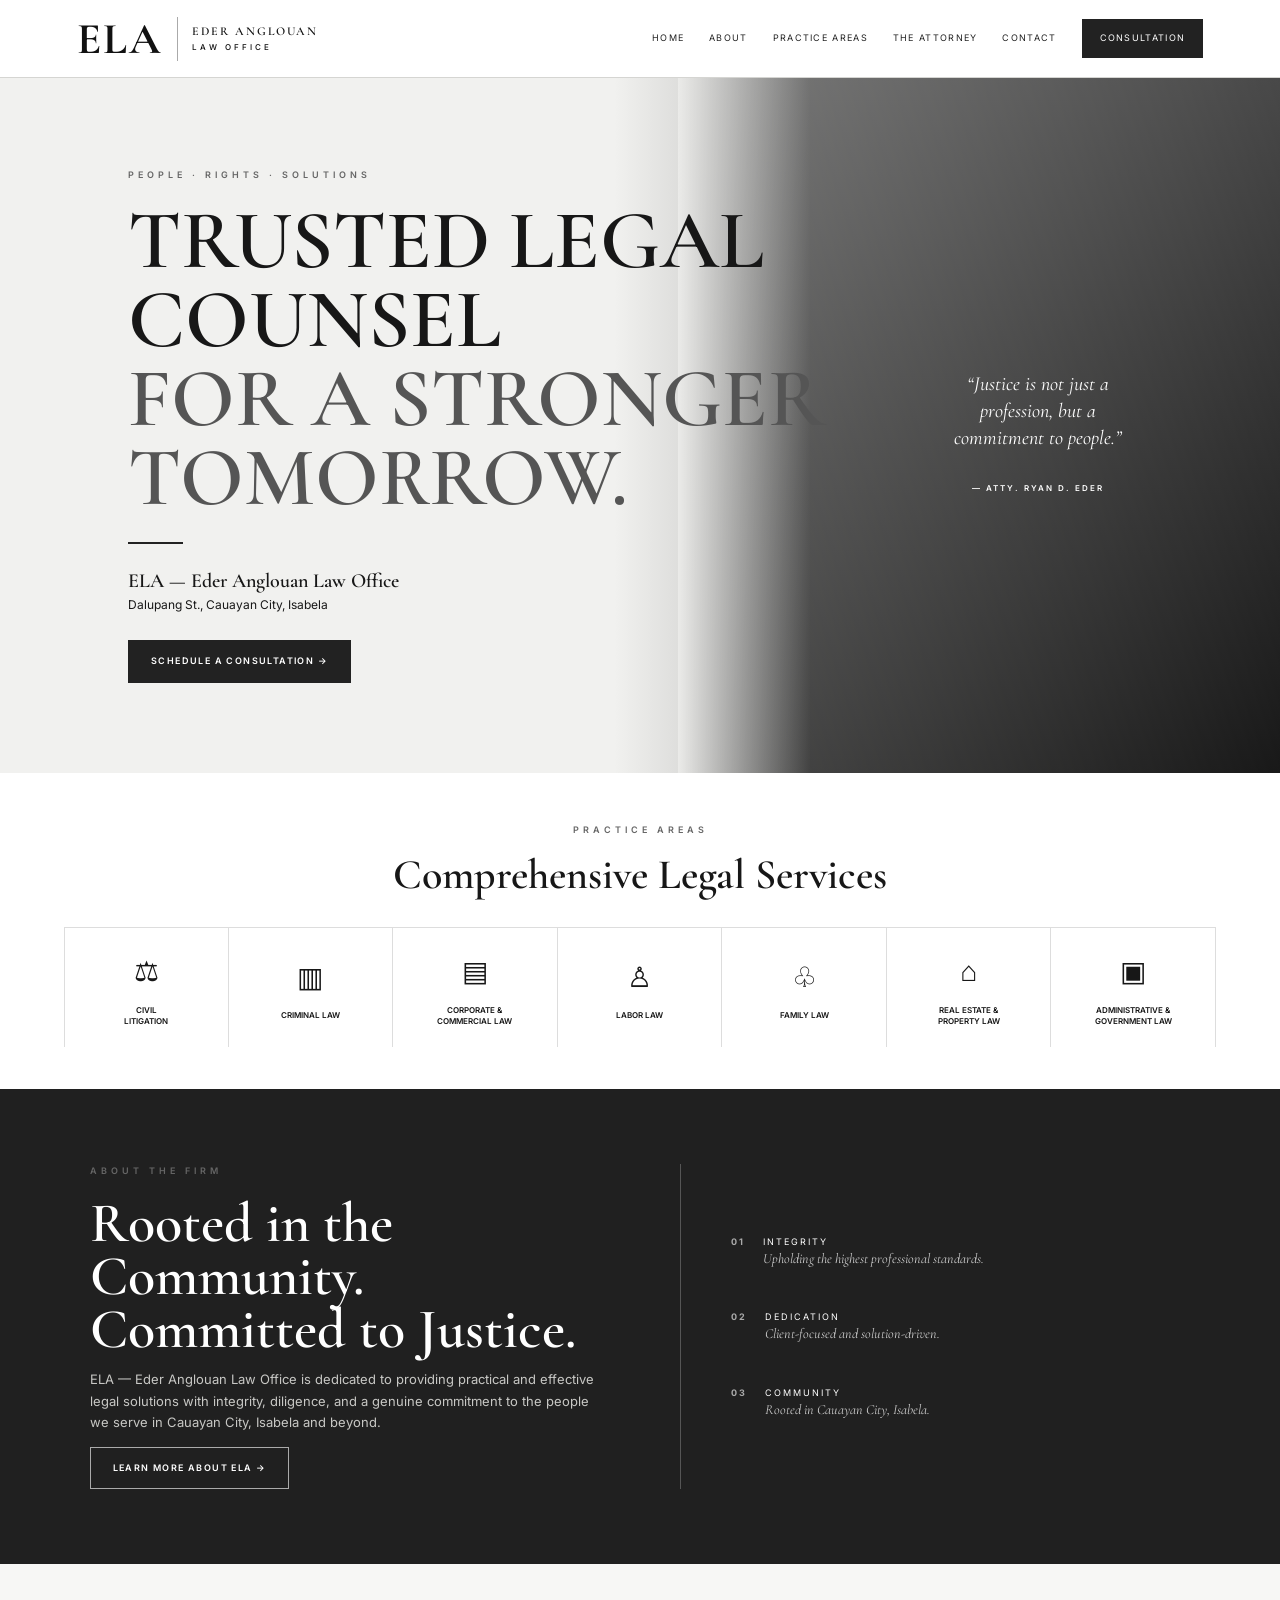
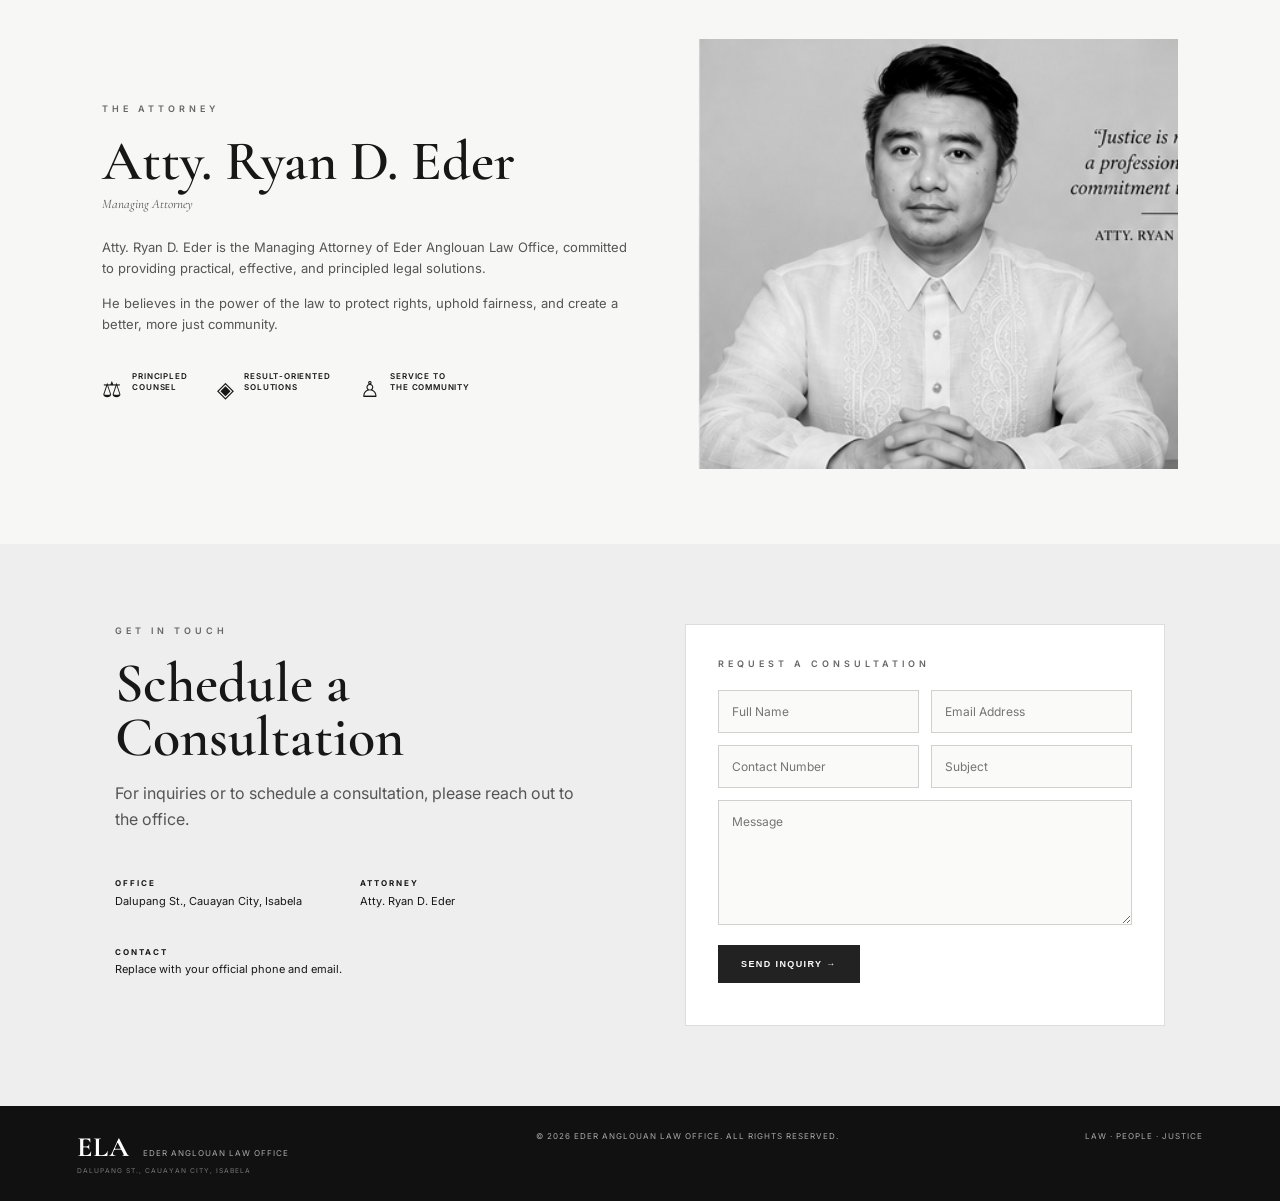
==== index.html @ 2b46b212 "Add files via upload" ====
<!DOCTYPE html>
<html lang="en">
<head>
<meta charset="UTF-8">
<meta name="viewport" content="width=device-width, initial-scale=1.0">
<meta name="description" content="ELA — Eder Anglouan Law Office | Atty. Ryan D. Eder | Dalupang St., Cauayan City, Isabela.">
<title>ELA | Eder Anglouan Law Office</title>
<link rel="preconnect" href="https://fonts.googleapis.com">
<link rel="preconnect" href="https://fonts.gstatic.com" crossorigin>
<link href="https://fonts.googleapis.com/css2?family=Cormorant+Garamond:wght@500;600;700&family=Inter:wght@400;500;600&display=swap" rel="stylesheet">
<link rel="stylesheet" href="style.css">
</head>
<body>
<header>
  <a class="brand" href="#home"><strong>ELA</strong><span>EDER ANGLOUAN<small>LAW OFFICE</small></span></a>
  <nav id="nav">
    <a href="#home">Home</a><a href="#about">About</a><a href="#practice">Practice Areas</a>
    <a href="#attorney">The Attorney</a><a href="#contact">Contact</a>
    <a class="cta" href="#contact">Consultation</a>
  </nav>
  <button class="menu" onclick="document.getElementById('nav').classList.toggle('open')">☰</button>
</header>

<section id="home" class="hero">
  <div class="hero-inner">
    <div>
      <p class="eyebrow">PEOPLE · RIGHTS · SOLUTIONS</p>
      <h1>Trusted Legal Counsel<br><em>for a Stronger Tomorrow.</em></h1>
      <div class="line"></div>
      <p class="firm">ELA — Eder Anglouan Law Office</p>
      <p class="location">Dalupang St., Cauayan City, Isabela</p>
      <a class="button dark" href="#contact">Schedule a Consultation →</a>
    </div>
    <div class="hero-note"><p>“Justice is not just a profession, but a commitment to people.”</p><small>— ATTY. RYAN D. EDER</small></div>
  </div>
</section>

<section id="practice" class="practice">
  <div class="center"><p class="eyebrow">PRACTICE AREAS</p><h2>Comprehensive Legal Services</h2></div>
  <div class="practice-grid">
    <div><b>⚖</b><span>Civil<br>Litigation</span></div><div><b>▥</b><span>Criminal Law</span></div>
    <div><b>▤</b><span>Corporate &<br>Commercial Law</span></div><div><b>♙</b><span>Labor Law</span></div>
    <div><b>♧</b><span>Family Law</span></div><div><b>⌂</b><span>Real Estate &<br>Property Law</span></div>
    <div><b>▣</b><span>Administrative &<br>Government Law</span></div>
  </div>
</section>

<section id="about" class="about">
  <div><p class="eyebrow">ABOUT THE FIRM</p><h2>Rooted in the Community.<br>Committed to Justice.</h2>
    <p>ELA — Eder Anglouan Law Office is dedicated to providing practical and effective legal solutions with integrity, diligence, and a genuine commitment to the people we serve in Cauayan City, Isabela and beyond.</p>
    <a class="button light" href="#contact">Learn More About ELA →</a>
  </div>
  <div class="values">
    <p><b>01</b><span>INTEGRITY<br><i>Upholding the highest professional standards.</i></span></p>
    <p><b>02</b><span>DEDICATION<br><i>Client-focused and solution-driven.</i></span></p>
    <p><b>03</b><span>COMMUNITY<br><i>Rooted in Cauayan City, Isabela.</i></span></p>
  </div>
</section>

<section id="attorney" class="attorney">
  <div class="attorney-copy"><p class="eyebrow">THE ATTORNEY</p><h2>Atty. Ryan D. Eder</h2><p class="role">Managing Attorney</p>
    <p>Atty. Ryan D. Eder is the Managing Attorney of Eder Anglouan Law Office, committed to providing practical, effective, and principled legal solutions.</p>
    <p>He believes in the power of the law to protect rights, uphold fairness, and create a better, more just community.</p>
    <div class="mini-values"><span>⚖<small>Principled<br>Counsel</small></span><span>◈<small>Result-Oriented<br>Solutions</small></span><span>♙<small>Service to<br>the Community</small></span></div>
  </div>
  <div class="attorney-photo"><img src="attorney-ryan-eder-barong.jpg" alt="Atty. Ryan D. Eder wearing a barong Tagalog"></div>
</section>

<section id="contact" class="contact">
  <div><p class="eyebrow">GET IN TOUCH</p><h2>Schedule a Consultation</h2><p>For inquiries or to schedule a consultation, please reach out to the office.</p>
    <div class="details"><p><b>OFFICE</b><br>Dalupang St., Cauayan City, Isabela</p><p><b>ATTORNEY</b><br>Atty. Ryan D. Eder</p><p><b>CONTACT</b><br>Replace with your official phone and email.</p></div>
  </div>
  <form onsubmit="submitForm(event)"><p class="eyebrow">REQUEST A CONSULTATION</p><div class="row"><input required placeholder="Full Name"><input type="email" required placeholder="Email Address"></div><div class="row"><input placeholder="Contact Number"><input placeholder="Subject"></div><textarea required placeholder="Message"></textarea><button class="button dark">Send Inquiry →</button><small id="msg"></small></form>
</section>

<footer><div><strong>ELA</strong> EDER ANGLOUAN LAW OFFICE<br><small>Dalupang St., Cauayan City, Isabela</small></div><div>© 2026 Eder Anglouan Law Office. All Rights Reserved.</div><div>LAW · PEOPLE · JUSTICE</div></footer>
<script>function submitForm(e){e.preventDefault();document.getElementById('msg').textContent='Thank you. Please contact the office directly to confirm your consultation.'}</script>
</body>
</html>
---- style.css ----
*{box-sizing:border-box}html{scroll-behavior:smooth}body{margin:0;background:#f5f5f3;color:#171717;font-family:Inter,Arial,sans-serif;line-height:1.65}header{height:78px;padding:0 6vw;display:flex;align-items:center;justify-content:space-between;background:#fff;border-bottom:1px solid #d5d5d2;position:sticky;top:0;z-index:10}.brand{display:flex;align-items:center;gap:14px;color:#111;text-decoration:none}.brand strong{font:700 44px/1 "Cormorant Garamond";letter-spacing:2px;border-right:1px solid #aaa;padding-right:14px}.brand span{font:600 12px/1.1 "Cormorant Garamond";letter-spacing:2px}.brand small{display:block;font:500 8px Inter;letter-spacing:3px;margin-top:4px}nav{display:flex;gap:25px;align-items:center}nav a{font-size:9px;text-transform:uppercase;letter-spacing:1.3px;color:#222;text-decoration:none}.cta{background:#222;color:#fff!important;padding:12px 18px}.menu{display:none;border:0;background:none;font-size:24px}.hero{min-height:575px;background:linear-gradient(90deg,#f1f1ef 0%,#f1f1ef 48%,#2c2c2c 100%);position:relative;overflow:hidden}.hero:after{content:"";position:absolute;right:0;top:0;width:47%;height:100%;background:linear-gradient(90deg,#f1f1ef 0%,transparent 22%),linear-gradient(180deg,#555,#111);opacity:.7}.hero-inner{position:relative;z-index:1;min-height:575px;padding:90px 10vw;display:flex;justify-content:space-between;align-items:center}.hero h1,h2{font-family:"Cormorant Garamond",Georgia,serif;font-weight:600;line-height:.95;margin:0}.hero h1{font-size:clamp(55px,6.5vw,88px);text-transform:uppercase}.hero h1 em{font-style:normal;color:#555}.eyebrow{font-size:9px;letter-spacing:4px;font-weight:600;color:#666;margin:0 0 18px}.line{width:55px;border-top:2px solid #222;margin:25px 0}.firm{font:600 20px "Cormorant Garamond";margin:0}.location{font-size:12px;margin:2px 0 25px}.button{display:inline-block;padding:13px 22px;border:1px solid #222;text-transform:uppercase;letter-spacing:1.4px;font-size:9px;font-weight:600;text-decoration:none;cursor:pointer}.dark{background:#222;color:#fff}.light{color:#fff;border-color:#aaa}.hero-note{width:260px;color:#fff;margin-right:2vw;font:italic 20px/1.35 "Cormorant Garamond";text-align:center}.hero-note small{font:600 8px Inter;letter-spacing:2px}.practice{background:#fff;padding:50px 5vw 42px}.center{text-align:center}.center h2{font-size:42px}.practice-grid{display:grid;grid-template-columns:repeat(7,1fr);margin-top:32px;border-top:1px solid #ddd}.practice-grid div{min-height:112px;padding:20px 8px;border-right:1px solid #ddd;text-align:center;display:flex;flex-direction:column;justify-content:center;align-items:center;gap:10px}.practice-grid div:first-child{border-left:1px solid #ddd}.practice-grid b{font-size:28px;font-weight:400}.practice-grid span{font-size:8px;font-weight:600;line-height:1.4;text-transform:uppercase}.about{display:grid;grid-template-columns:1fr 1fr;background:#202020;color:#fff;padding:75px 7vw;gap:80px}.about h2,.attorney h2,.contact h2{font-size:56px}.about>div:first-child>p:not(.eyebrow){color:#c8c8c5;max-width:570px;font-size:13px}.values{border-left:1px solid #555;padding-left:50px;display:flex;flex-direction:column;justify-content:center;gap:25px}.values p{display:flex;gap:18px;font-size:9px;letter-spacing:2px}.values b{color:#aaa}.values i{font:italic 14px "Cormorant Garamond";letter-spacing:0;color:#ccc}.attorney{display:grid;grid-template-columns:1fr 480px;gap:70px;align-items:center;padding:75px 8vw;background:#f7f7f5}.attorney-copy>p:not(.eyebrow){max-width:600px;color:#555;font-size:13px}.role{font:italic 18px "Cormorant Garamond";margin:8px 0 25px;color:#555!important}.attorney-photo{height:430px;overflow:hidden;background:#ddd}.attorney-photo img{width:100%;height:100%;object-fit:cover;object-position:center;display:block;filter:grayscale(1)}.mini-values{display:flex;gap:30px;margin-top:35px}.mini-values span{display:flex;gap:10px;font-size:22px}.mini-values small{font:600 8px/1.35 Inter;text-transform:uppercase;letter-spacing:.8px}.contact{display:grid;grid-template-columns:1fr 1fr;gap:90px;padding:80px 9vw;background:#eee}.contact>div>p:not(.eyebrow){max-width:500px;color:#555}.details{display:grid;grid-template-columns:1fr 1fr;gap:10px;margin-top:30px}.details p{font-size:11px}.details b{font-size:8px;letter-spacing:2px}form{background:#fff;padding:32px;border:1px solid #ddd}.row{display:grid;grid-template-columns:1fr 1fr;gap:12px}input,textarea{width:100%;padding:13px;border:1px solid #d0d0cc;background:#fafaf8;margin-bottom:12px;font:12px Inter}textarea{height:125px;resize:vertical}form small{display:block;color:#555;margin-top:10px}footer{padding:24px 6vw;background:#111;color:#aaa;display:flex;justify-content:space-between;gap:20px;font-size:8px;letter-spacing:1px;text-transform:uppercase}footer strong{font:700 28px "Cormorant Garamond";color:#fff;margin-right:10px}footer small{color:#777}@media(max-width:900px){nav{display:none;position:absolute;top:78px;left:0;right:0;background:#fff;padding:20px 7vw;flex-direction:column;align-items:flex-start}.open{display:flex}.menu{display:block}.hero:after{display:none}.hero{background:#eee}.hero-inner{padding:70px 8vw;display:block}.hero-note{color:#333;margin-top:50px}.practice-grid{grid-template-columns:repeat(2,1fr)}.about,.attorney,.contact{grid-template-columns:1fr;gap:40px}.about{padding:70px 8vw}.values{border-left:0;border-top:1px solid #555;padding:25px 0 0}.attorney{padding:70px 8vw}.attorney-photo{height:400px}.row{grid-template-columns:1fr}.details{grid-template-columns:1fr}footer{display:block;padding:25px 8vw}footer div{margin:8px 0}}
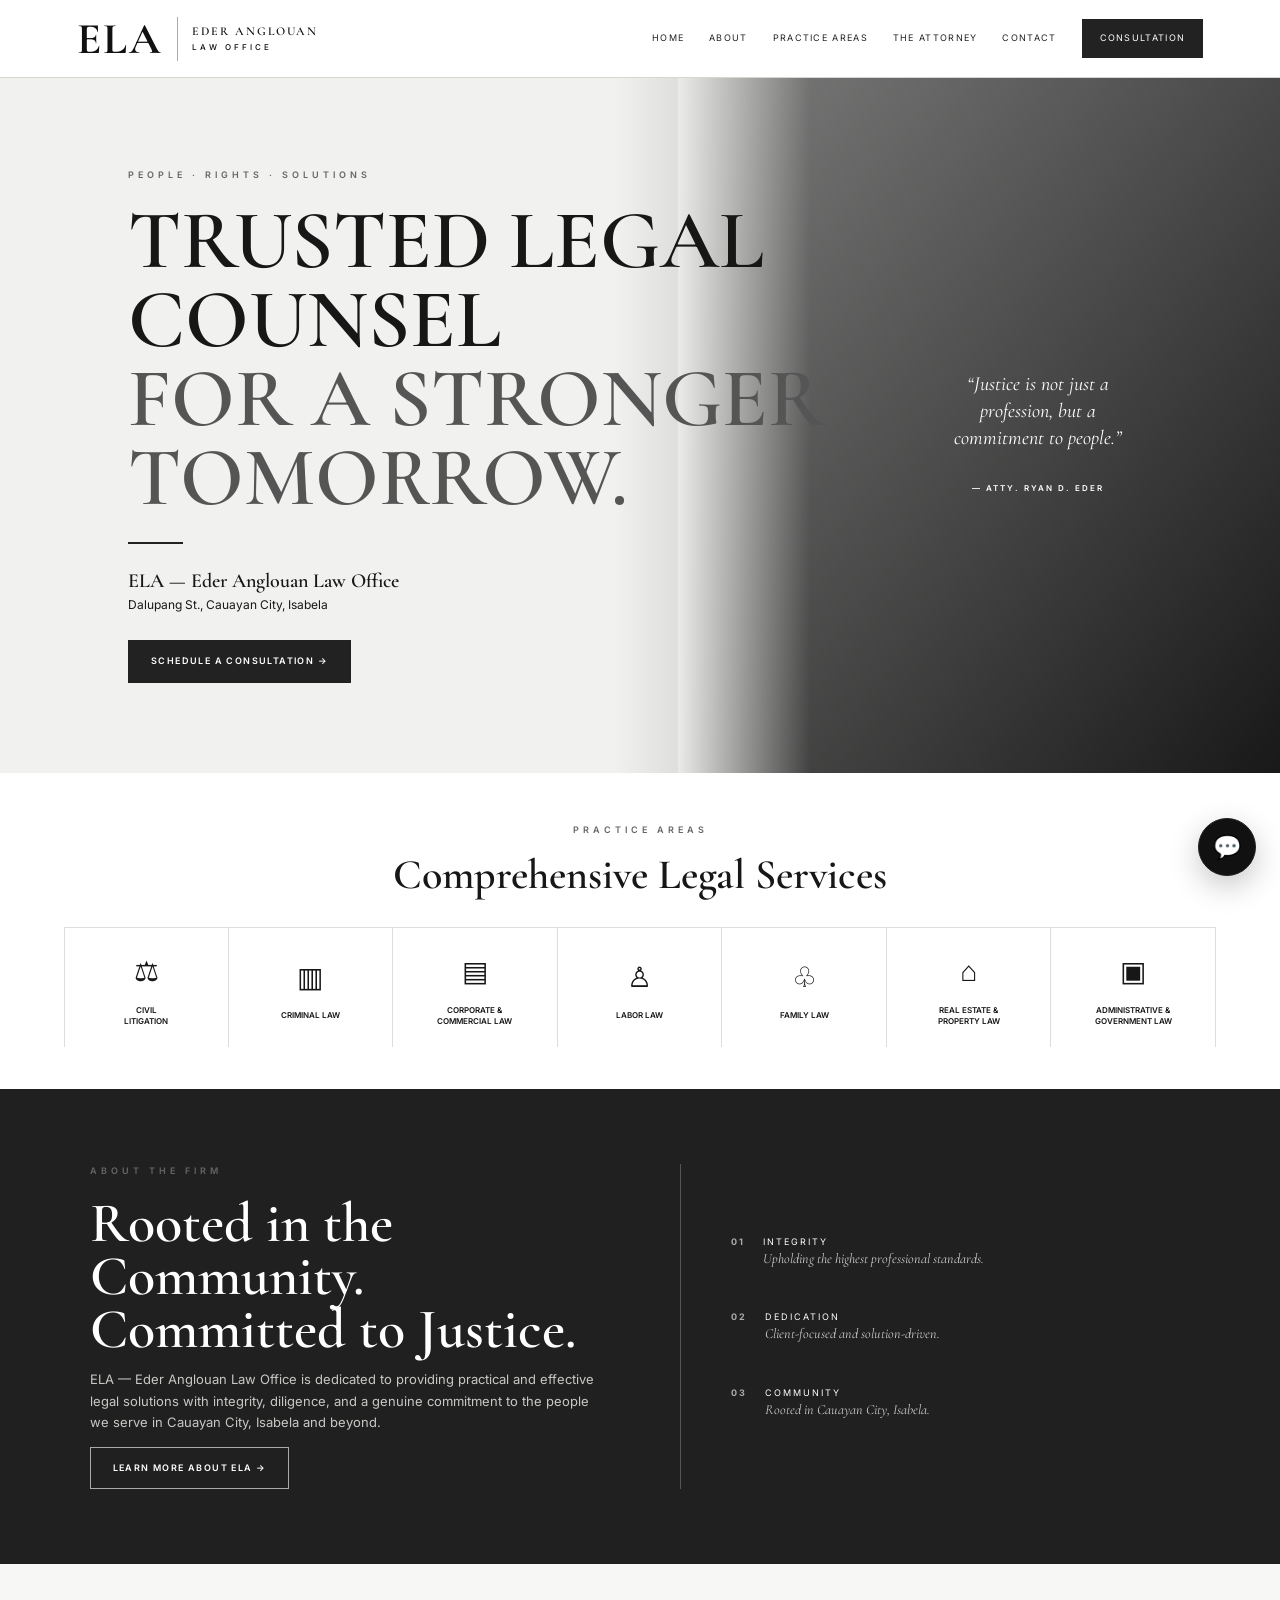
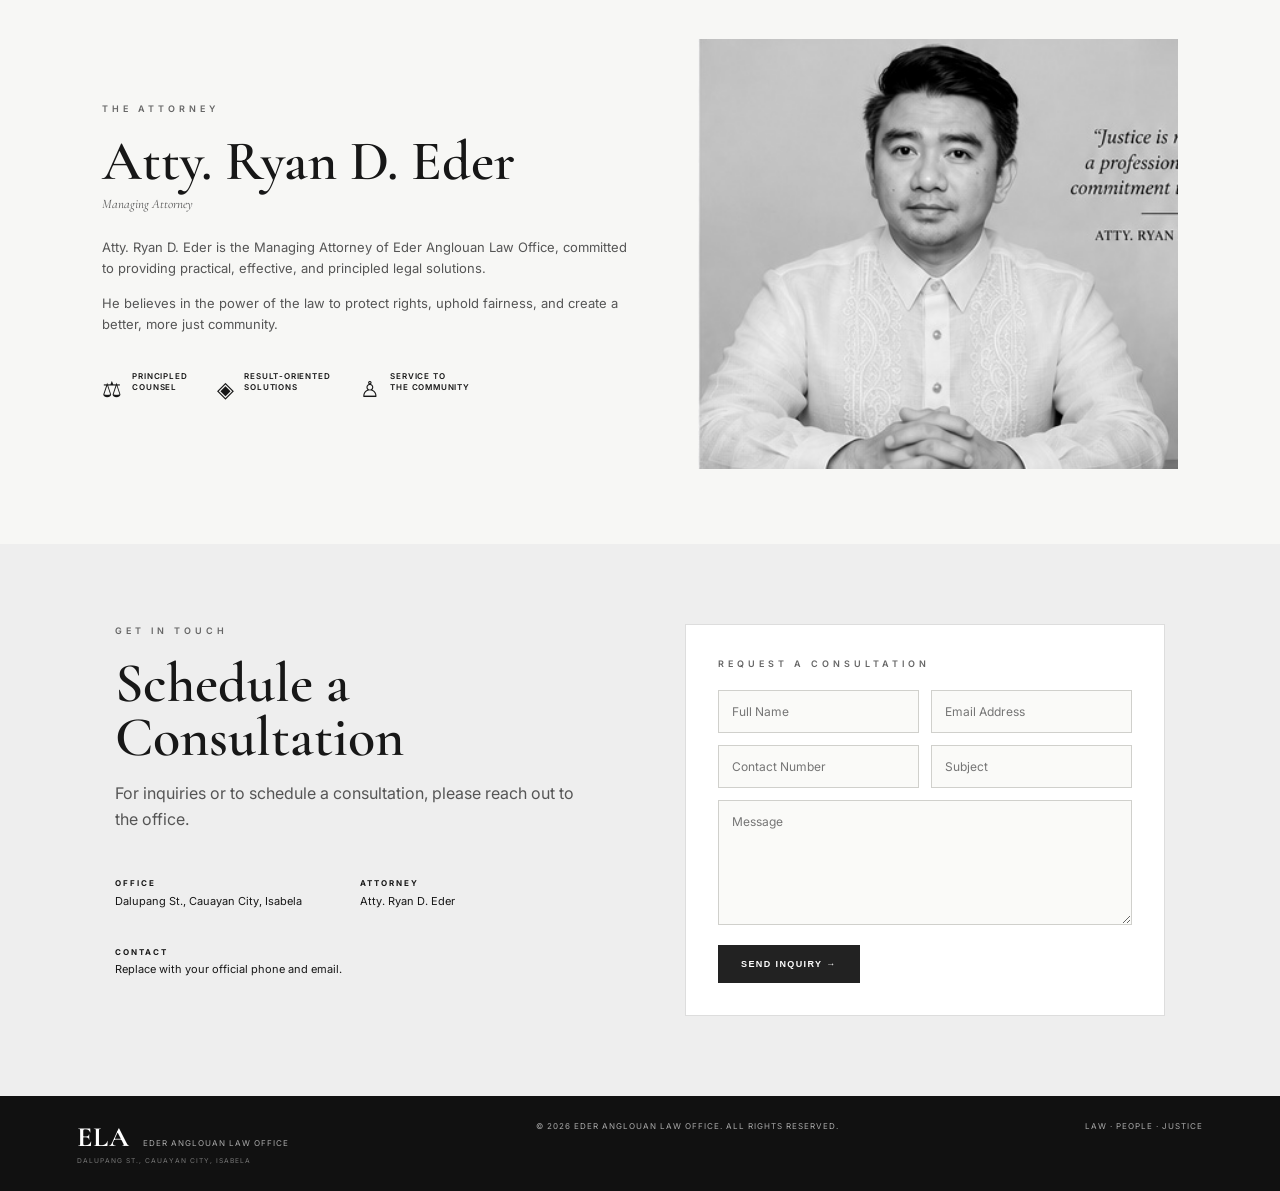
==== commit 4b8ac34a: "Update index.html" ====
--- a/index.html
+++ b/index.html
@@ -70,10 +70,149 @@
   <div><p class="eyebrow">GET IN TOUCH</p><h2>Schedule a Consultation</h2><p>For inquiries or to schedule a consultation, please reach out to the office.</p>
     <div class="details"><p><b>OFFICE</b><br>Dalupang St., Cauayan City, Isabela</p><p><b>ATTORNEY</b><br>Atty. Ryan D. Eder</p><p><b>CONTACT</b><br>Replace with your official phone and email.</p></div>
   </div>
-  <form onsubmit="submitForm(event)"><p class="eyebrow">REQUEST A CONSULTATION</p><div class="row"><input required placeholder="Full Name"><input type="email" required placeholder="Email Address"></div><div class="row"><input placeholder="Contact Number"><input placeholder="Subject"></div><textarea required placeholder="Message"></textarea><button class="button dark">Send Inquiry →</button><small id="msg"></small></form>
+  <form action="https://formsubmit.co/alexgaldonez@gmail.com" method="POST">
+      <input type="hidden" name="_subject" value="New Consultation Inquiry — Eder Anglouan Law Office">
+      <input type="hidden" name="_template" value="table">
+      <input type="hidden" name="_captcha" value="true">
+      <input type="hidden" name="_next" value="https://alexgaldonez-lang.github.io/Eder-Law-Office/">
+      <input type="hidden" name="_autoresponse" value="Thank you for contacting Eder Anglouan Law Office. Your inquiry has been received. The office will contact you regarding your consultation request.">
+<p class="eyebrow">REQUEST A CONSULTATION</p><div class="row"><input name="Full Name" required placeholder="Full Name"><input name="Email Address" type="email" required placeholder="Email Address"></div><div class="row"><input name="Contact Number" placeholder="Contact Number"><input name="Subject" placeholder="Subject"></div><textarea name="Message" required placeholder="Message"></textarea><button type="submit" class="button dark">Send Inquiry →</button></form>
 </section>
 
 <footer><div><strong>ELA</strong> EDER ANGLOUAN LAW OFFICE<br><small>Dalupang St., Cauayan City, Isabela</small></div><div>© 2026 Eder Anglouan Law Office. All Rights Reserved.</div><div>LAW · PEOPLE · JUSTICE</div></footer>
-<script>function submitForm(e){e.preventDefault();document.getElementById('msg').textContent='Thank you. Please contact the office directly to confirm your consultation.'}</script>
+
+
+<style>
+  /* Consultation chatbot */
+  .chatbot-toggle{
+    position:fixed;right:24px;bottom:24px;z-index:1000;
+    width:58px;height:58px;border:1px solid #222;border-radius:50%;
+    background:#111;color:#fff;font-size:23px;cursor:pointer;
+    box-shadow:0 10px 30px rgba(0,0,0,.22);
+  }
+  .chatbot{
+    position:fixed;right:24px;bottom:94px;z-index:1000;
+    width:min(370px,calc(100vw - 32px));height:500px;
+    background:#fff;color:#111;border:1px solid #d8d8d8;
+    box-shadow:0 20px 60px rgba(0,0,0,.22);
+    display:none;flex-direction:column;
+  }
+  .chatbot.open{display:flex}
+  .chatbot-head{
+    background:#111;color:#fff;padding:18px 20px;
+    display:flex;align-items:center;justify-content:space-between;
+  }
+  .chatbot-head strong{font-family:"Cormorant Garamond",serif;font-size:23px}
+  .chatbot-head small{display:block;font-family:Inter,sans-serif;font-size:10px;letter-spacing:1.4px;margin-top:2px;opacity:.75}
+  .chatbot-close{border:0;background:transparent;color:#fff;font-size:22px;cursor:pointer}
+  .chatbot-messages{
+    flex:1;overflow:auto;padding:18px;background:#f7f7f7;
+    font-family:Inter,sans-serif;font-size:13px;line-height:1.5;
+  }
+  .chat-msg{max-width:85%;padding:11px 13px;margin:0 0 10px;border-radius:2px}
+  .chat-msg.bot{background:#fff;border:1px solid #e2e2e2;margin-right:auto}
+  .chat-msg.user{background:#111;color:#fff;margin-left:auto}
+  .chat-options{display:flex;flex-wrap:wrap;gap:7px;padding:10px 12px;border-top:1px solid #ddd;background:#fff}
+  .chat-option{
+    border:1px solid #bbb;background:#fff;padding:8px 10px;
+    font:500 11px Inter,sans-serif;cursor:pointer
+  }
+  .chat-option:hover{background:#111;color:#fff;border-color:#111}
+  .chat-input{display:flex;border-top:1px solid #ddd;background:#fff}
+  .chat-input input{
+    flex:1;border:0;padding:13px;font:13px Inter,sans-serif;outline:0
+  }
+  .chat-input button{
+    border:0;background:#111;color:#fff;padding:0 16px;cursor:pointer
+  }
+  @media(max-width:600px){
+    .chatbot{right:16px;bottom:86px;height:470px}
+    .chatbot-toggle{right:16px;bottom:16px}
+  }
+</style>
+
+<button class="chatbot-toggle" id="chatbotToggle" aria-label="Open legal office assistant">💬</button>
+
+<div class="chatbot" id="chatbot" aria-label="Eder Anglouan Law Office assistant">
+  <div class="chatbot-head">
+    <div><strong>ELA Assistant</strong><small>EDER ANGLOUAN LAW OFFICE</small></div>
+    <button class="chatbot-close" id="chatbotClose" aria-label="Close chatbot">×</button>
+  </div>
+  <div class="chatbot-messages" id="chatMessages">
+    <div class="chat-msg bot">Welcome to Eder Anglouan Law Office. How may I help you?</div>
+  </div>
+  <div class="chat-options">
+    <button class="chat-option" data-q="practice">Practice areas</button>
+    <button class="chat-option" data-q="consultation">Schedule consultation</button>
+    <button class="chat-option" data-q="location">Office location</button>
+    <button class="chat-option" data-q="hours">Office hours</button>
+  </div>
+  <form class="chat-input" id="chatForm">
+    <input id="chatInput" autocomplete="off" placeholder="Ask a question...">
+    <button type="submit">Send</button>
+  </form>
+</div>
+
+<script>
+(function(){
+  const toggle = document.getElementById('chatbotToggle');
+  const box = document.getElementById('chatbot');
+  const close = document.getElementById('chatbotClose');
+  const messages = document.getElementById('chatMessages');
+  const input = document.getElementById('chatInput');
+  const form = document.getElementById('chatForm');
+
+  const answers = {
+    practice: "The website lists Civil Litigation, Criminal Law, Corporate & Commercial Law, Labor Law, Family Law, Real Estate & Property Law, and Administrative & Government Law.",
+    consultation: "You can request a consultation using the form on this page. Please provide your name, email, contact number, subject, and message. The inquiry will be sent to the law office.",
+    location: "The office is listed at Dalupang St., Cauayan City, Isabela.",
+    hours: "The current website does not specify office hours. Please contact the office directly to confirm availability."
+  };
+
+  function addMessage(text, who){
+    const div = document.createElement('div');
+    div.className = 'chat-msg ' + who;
+    div.textContent = text;
+    messages.appendChild(div);
+    messages.scrollTop = messages.scrollHeight;
+  }
+
+  function respond(key){
+    const labels = {
+      practice:"Practice areas",
+      consultation:"Schedule consultation",
+      location:"Office location",
+      hours:"Office hours"
+    };
+    addMessage(labels[key], 'user');
+    setTimeout(() => addMessage(answers[key], 'bot'), 180);
+  }
+
+  toggle.addEventListener('click', () => box.classList.toggle('open'));
+  close.addEventListener('click', () => box.classList.remove('open'));
+
+  document.querySelectorAll('.chat-option').forEach(btn => {
+    btn.addEventListener('click', () => respond(btn.dataset.q));
+  });
+
+  form.addEventListener('submit', function(e){
+    e.preventDefault();
+    const text = input.value.trim();
+    if(!text) return;
+    addMessage(text, 'user');
+    input.value = '';
+
+    const t = text.toLowerCase();
+    let reply = "I can help with basic information from this website. For legal advice or a matter-specific question, please submit a consultation request so the office can respond directly.";
+    if(t.includes('practice') || t.includes('service')) reply = answers.practice;
+    else if(t.includes('consult') || t.includes('appointment')) reply = answers.consultation;
+    else if(t.includes('where') || t.includes('address') || t.includes('location')) reply = answers.location;
+    else if(t.includes('hour') || t.includes('open')) reply = answers.hours;
+
+    setTimeout(() => addMessage(reply, 'bot'), 220);
+  });
+})();
+</script>
+
 </body>
-</html>+</html>
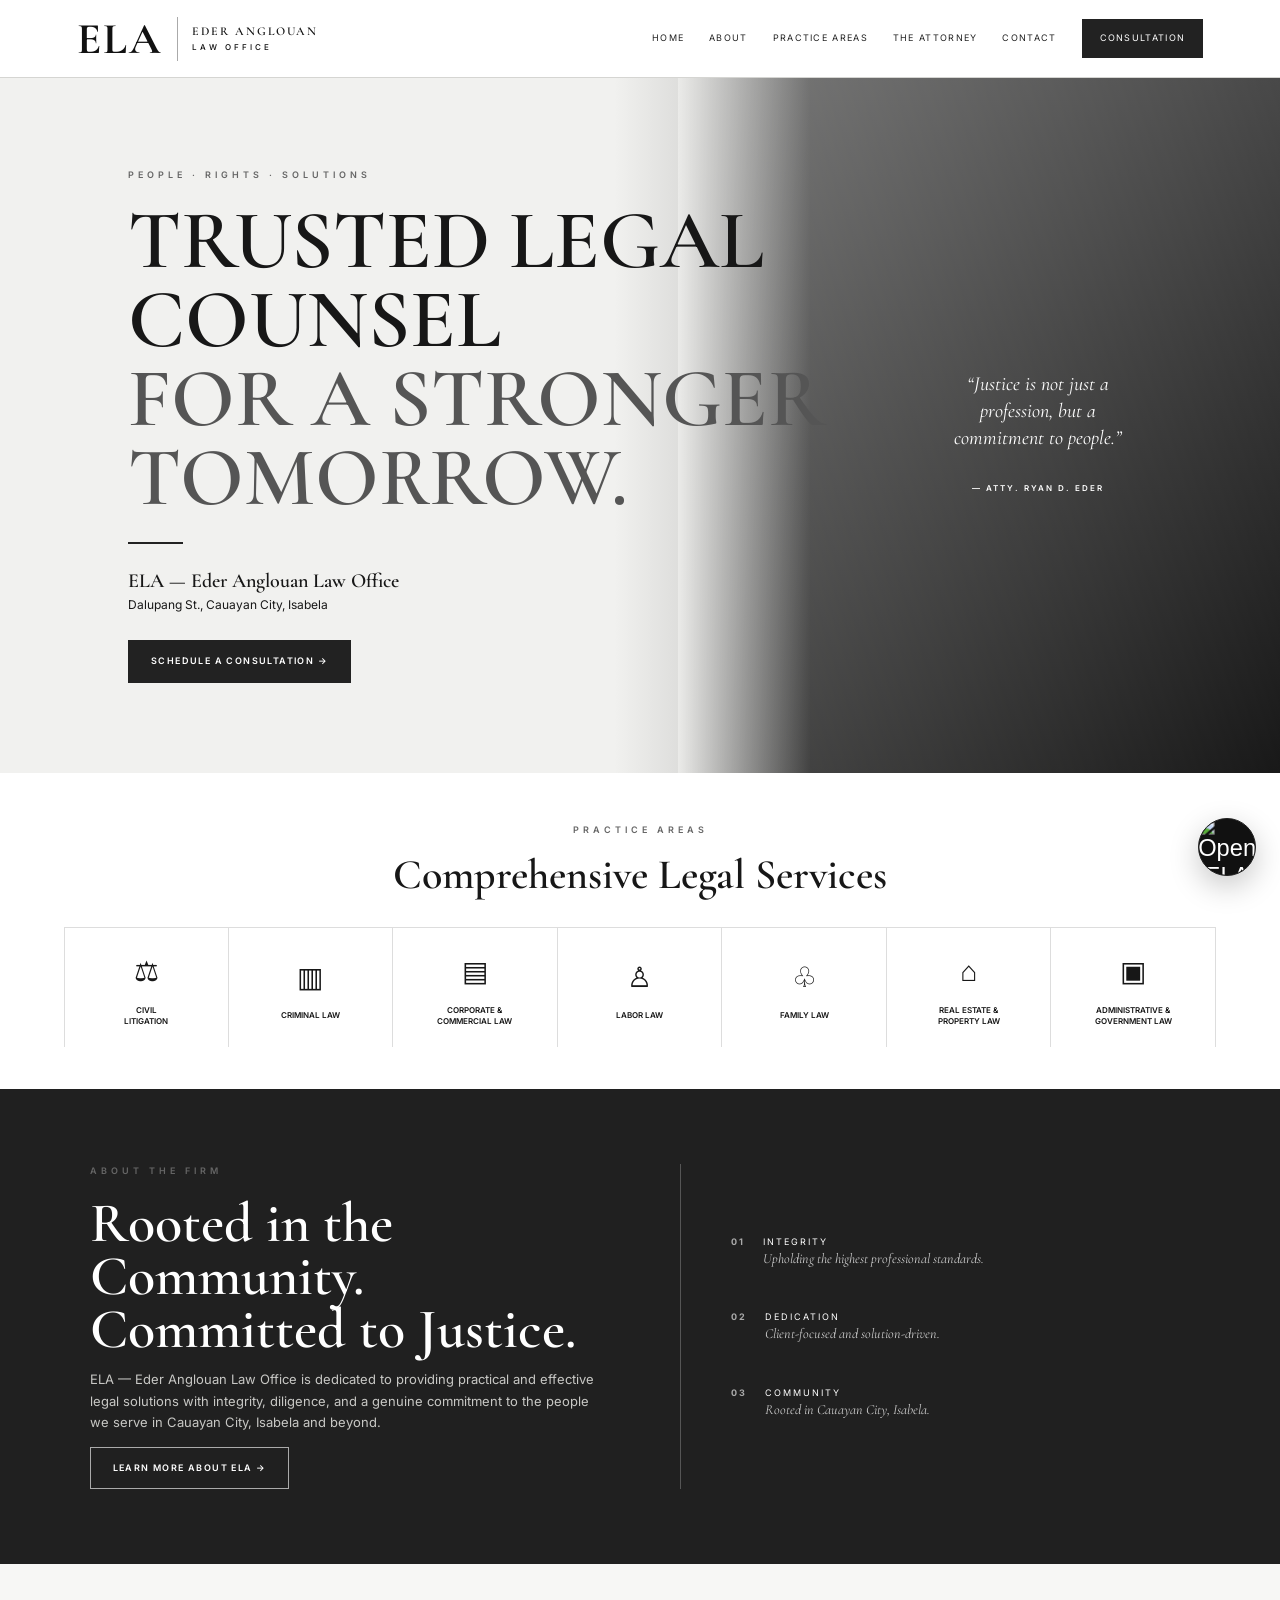
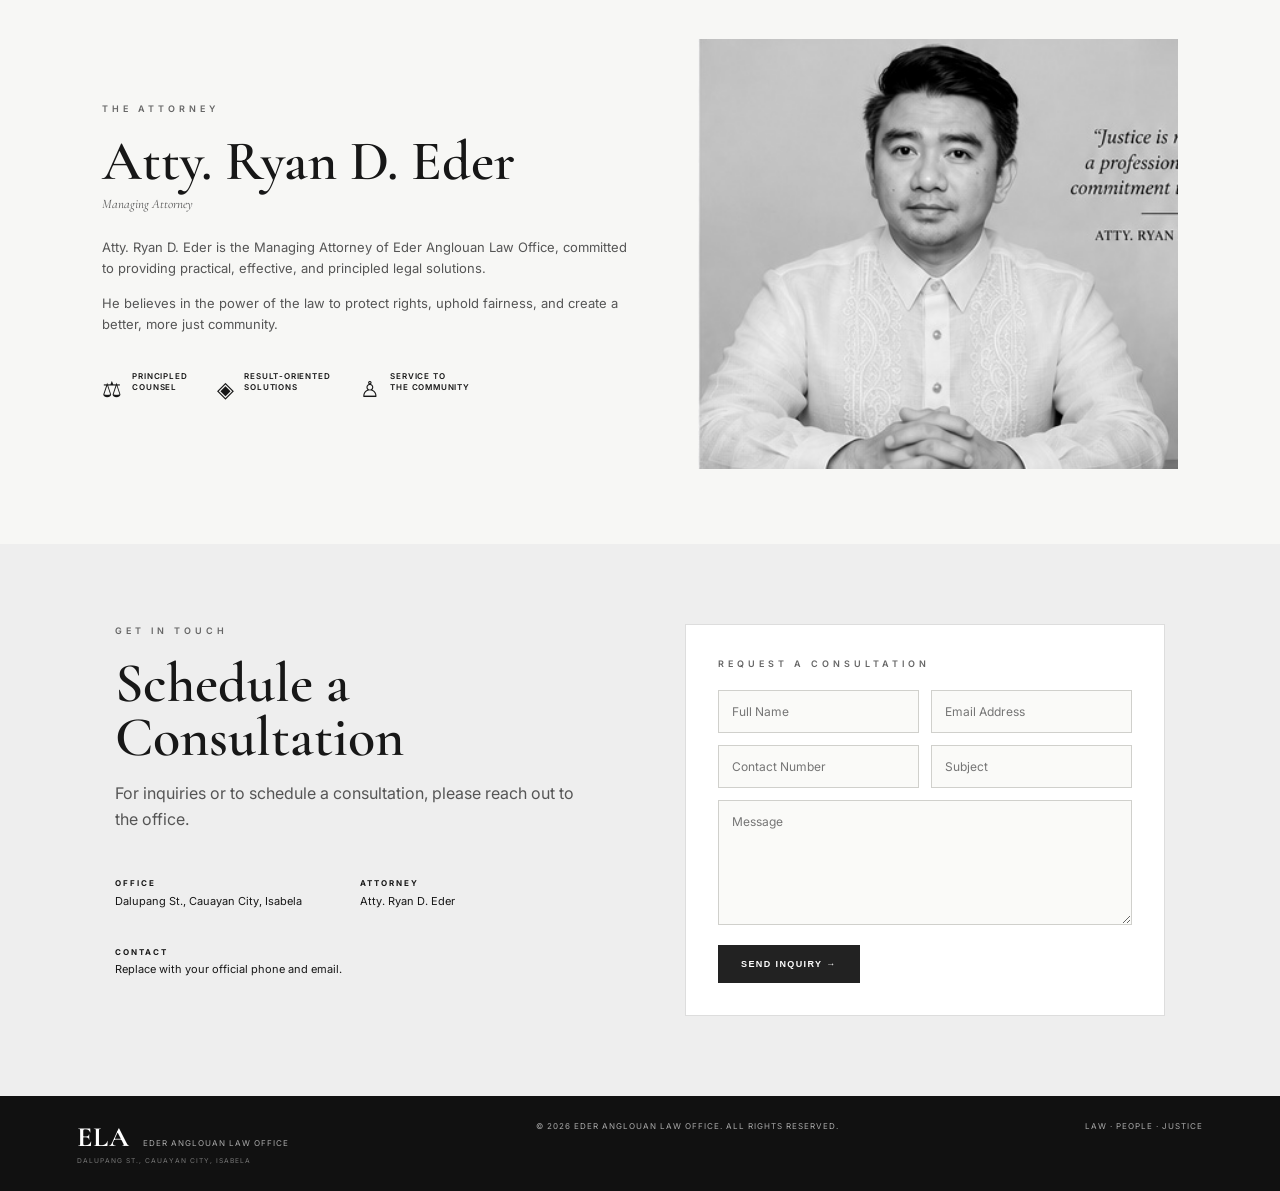
==== commit 20fc7f24: "Update index.html" ====
--- a/index.html
+++ b/index.html
@@ -70,11 +70,16 @@
   <div><p class="eyebrow">GET IN TOUCH</p><h2>Schedule a Consultation</h2><p>For inquiries or to schedule a consultation, please reach out to the office.</p>
     <div class="details"><p><b>OFFICE</b><br>Dalupang St., Cauayan City, Isabela</p><p><b>ATTORNEY</b><br>Atty. Ryan D. Eder</p><p><b>CONTACT</b><br>Replace with your official phone and email.</p></div>
   </div>
-  <form action="https://formsubmit.co/alexgaldonez@gmail.com" method="POST">
+  
+      <div id="consultationSuccess" class="consultation-success" role="status" aria-live="polite">
+        <strong>Thank you for your inquiry.</strong>
+        <span>Your consultation request has been sent to the office. We appreciate you reaching out to Eder Anglouan Law Office. Please keep your email and phone available in case the office needs to contact you.</span>
+      </div>
+<form action="https://formsubmit.co/alexgaldonez@gmail.com" method="POST">
       <input type="hidden" name="_subject" value="New Consultation Inquiry — Eder Anglouan Law Office">
       <input type="hidden" name="_template" value="table">
       <input type="hidden" name="_captcha" value="true">
-      <input type="hidden" name="_next" value="https://alexgaldonez-lang.github.io/Eder-Law-Office/">
+      <input type="hidden" name="_next" value="https://alexgaldonez-lang.github.io/Eder-Law-Office/?submitted=1">
       <input type="hidden" name="_autoresponse" value="Thank you for contacting Eder Anglouan Law Office. Your inquiry has been received. The office will contact you regarding your consultation request.">
 <p class="eyebrow">REQUEST A CONSULTATION</p><div class="row"><input name="Full Name" required placeholder="Full Name"><input name="Email Address" type="email" required placeholder="Email Address"></div><div class="row"><input name="Contact Number" placeholder="Contact Number"><input name="Subject" placeholder="Subject"></div><textarea name="Message" required placeholder="Message"></textarea><button type="submit" class="button dark">Send Inquiry →</button></form>
 </section>
@@ -103,6 +108,13 @@
     display:flex;align-items:center;justify-content:space-between;
   }
   .chatbot-head strong{font-family:"Cormorant Garamond",serif;font-size:23px}
+  .chatbot-brand{display:flex;align-items:center;gap:10px}
+  .secretary-avatar{
+    width:38px;height:38px;border-radius:50%;background:#fff;color:#111;
+    display:flex;align-items:center;justify-content:center;font-size:22px;
+    flex:0 0 38px;
+  }
+
   .chatbot-head small{display:block;font-family:Inter,sans-serif;font-size:10px;letter-spacing:1.4px;margin-top:2px;opacity:.75}
   .chatbot-close{border:0;background:transparent;color:#fff;font-size:22px;cursor:pointer}
   .chatbot-messages{
@@ -129,23 +141,181 @@
     .chatbot{right:16px;bottom:86px;height:470px}
     .chatbot-toggle{right:16px;bottom:16px}
   }
+
+  .consultation-success{
+    display:none;margin:18px 0;padding:16px 18px;border-left:3px solid #111;
+    background:#f5f5f5;font-family:Inter,sans-serif;font-size:13px;line-height:1.6;
+  }
+  .consultation-success strong{display:block;margin-bottom:5px;font-family:"Cormorant Garamond",serif;font-size:21px}
+  .consultation-success span{display:block}
+
+
+  /* Animated assistant */
+  @keyframes chatPulse {
+    0%,100% { transform:scale(1); box-shadow:0 10px 30px rgba(0,0,0,.22); }
+    50% { transform:scale(1.06); box-shadow:0 14px 38px rgba(0,0,0,.28); }
+  }
+  @keyframes avatarFloat {
+    0%,100% { transform:translateY(0); }
+    50% { transform:translateY(-2px); }
+  }
+  @keyframes botIn {
+    from { opacity:0; transform:translateY(10px) scale(.98); }
+    to { opacity:1; transform:translateY(0) scale(1); }
+  }
+  @keyframes typingDot {
+    0%,60%,100% { transform:translateY(0); opacity:.35; }
+    30% { transform:translateY(-4px); opacity:1; }
+  }
+  .chatbot-toggle{animation:chatPulse 3s ease-in-out infinite}
+  .secretary-avatar{animation:avatarFloat 2.4s ease-in-out infinite}
+  .chat-msg{animation:botIn .28s ease-out both}
+  .chat-typing{
+    display:inline-flex;gap:4px;align-items:center;padding:11px 13px;
+    background:#fff;border:1px solid #e2e2e2;margin:0 0 10px;border-radius:2px;
+  }
+  .chat-typing i{
+    width:5px;height:5px;border-radius:50%;background:#111;display:block;
+    animation:typingDot 1.1s infinite;
+  }
+  .chat-typing i:nth-child(2){animation-delay:.15s}
+  .chat-typing i:nth-child(3){animation-delay:.30s}
+
+  .chat-intro{
+    font-family:Inter,sans-serif;font-size:11px;line-height:1.5;
+    color:#666;margin:0 0 12px;
+  }
+  .chat-option{
+    transition:transform .15s ease, background .15s ease, color .15s ease;
+  }
+  .chat-option:hover{transform:translateY(-1px)}
+  .chat-quick-title{
+    width:100%;font:600 9px Inter,sans-serif;letter-spacing:1.2px;color:#777;
+    margin:0 0 2px;
+  }
+
+
+  .chatbot-toggle{
+    overflow:hidden;padding:0;border-radius:50%;
+    display:flex;align-items:center;justify-content:center;
+  }
+  .chatbot-toggle img{
+    width:100%;height:100%;object-fit:cover;display:block;
+    transform:scale(1.03);
+  }
+  .chatbot-secretary{
+    display:flex;justify-content:center;align-items:flex-end;
+    height:155px;overflow:hidden;background:#111;
+    border-bottom:1px solid #ddd;
+  }
+  .chatbot-secretary img{
+    width:235px;height:auto;max-height:185px;object-fit:cover;
+    object-position:center top;
+    display:block;
+    filter:saturate(.92);
+    animation:assistantFloat 3.2s ease-in-out infinite;
+  }
+  @keyframes assistantFloat{
+    0%,100%{transform:translateY(2px)}
+    50%{transform:translateY(-4px)}
+  }
+
+
+  .secretary-avatar{overflow:hidden}
+  .secretary-avatar img{width:100%;height:100%;object-fit:cover;display:block}
+
+
+  /* Smooth transitions for all pop-up elements */
+  @keyframes chatbotPopIn{
+    0%{opacity:0;transform:translateY(20px) scale(.94);filter:blur(2px)}
+    70%{opacity:1;transform:translateY(-2px) scale(1.01);filter:blur(0)}
+    100%{opacity:1;transform:translateY(0) scale(1);filter:blur(0)}
+  }
+  @keyframes optionPopIn{
+    0%{opacity:0;transform:translateY(8px)}
+    100%{opacity:1;transform:translateY(0)}
+  }
+  @keyframes successPopIn{
+    0%{opacity:0;transform:translateY(12px) scale(.97)}
+    100%{opacity:1;transform:translateY(0) scale(1)}
+  }
+  @keyframes messagePopIn{
+    0%{opacity:0;transform:translateY(7px) scale(.98)}
+    100%{opacity:1;transform:translateY(0) scale(1)}
+  }
+
+  .chatbot{
+    transform-origin:bottom right;
+  }
+  .chatbot.open{
+    animation:chatbotPopIn .4s cubic-bezier(.2,.8,.2,1) both;
+  }
+  .chatbot.open .chat-option{
+    animation:optionPopIn .28s ease-out both;
+  }
+  .chatbot.open .chat-option:nth-child(2){animation-delay:.03s}
+  .chatbot.open .chat-option:nth-child(3){animation-delay:.06s}
+  .chatbot.open .chat-option:nth-child(4){animation-delay:.09s}
+  .chatbot.open .chat-option:nth-child(5){animation-delay:.12s}
+  .chatbot.open .chat-option:nth-child(6){animation-delay:.15s}
+  .chatbot.open .chat-option:nth-child(7){animation-delay:.18s}
+  .chatbot.open .chat-option:nth-child(8){animation-delay:.21s}
+
+  .chat-msg{animation:messagePopIn .25s ease-out both}
+
+  .chat-typing{
+    animation:messagePopIn .2s ease-out both;
+  }
+
+  .consultation-success.show{
+    display:block;
+    animation:successPopIn .42s cubic-bezier(.2,.8,.2,1) both;
+  }
+
+  .chat-option,
+  .chatbot-close,
+  .chatbot-toggle,
+  .button{
+    transition:transform .2s ease, opacity .2s ease, box-shadow .2s ease, background .2s ease;
+  }
+
+  .chat-option:hover{transform:translateY(-2px)}
+  .chatbot-close:hover{transform:rotate(90deg)}
+  .chatbot-toggle:hover{transform:scale(1.05)}
+  .button:hover{transform:translateY(-2px)}
+
+  @media (prefers-reduced-motion: reduce){
+    .chatbot,.chat-msg,.chat-typing,.chat-option,.consultation-success,
+    .chatbot-toggle,.secretary-avatar,.chatbot-secretary img{
+      animation:none !important;
+      transition:none !important;
+    }
+  }
+
 </style>
 
-<button class="chatbot-toggle" id="chatbotToggle" aria-label="Open legal office assistant">💬</button>
+<button class="chatbot-toggle" id="chatbotToggle" aria-label="Open legal office assistant"><img src="secretary-avatar.png" alt="Open ELA Assistant"></button>
 
 <div class="chatbot" id="chatbot" aria-label="Eder Anglouan Law Office assistant">
   <div class="chatbot-head">
-    <div><strong>ELA Assistant</strong><small>EDER ANGLOUAN LAW OFFICE</small></div>
+    <div class="chatbot-brand"><div class="secretary-avatar" aria-hidden="true"><img src="secretary-avatar.png" alt=""></div><div><strong>ELA Assistant</strong><small>EDER ANGLOUAN LAW OFFICE</small></div></div>
     <button class="chatbot-close" id="chatbotClose" aria-label="Close chatbot">×</button>
   </div>
+  <div class="chatbot-secretary"><img src="secretary-main.png" alt="Eder Anglouan Law Office virtual assistant"></div>
   <div class="chatbot-messages" id="chatMessages">
-    <div class="chat-msg bot">Welcome to Eder Anglouan Law Office. How may I help you?</div>
+    <p class="chat-intro">Ask a quick question or choose a topic below. For advice about your specific matter, request a consultation.</p>
+    <div class="chat-msg bot">Welcome to Eder Anglouan Law Office. I’m the office assistant. How may I help you?</div>
   </div>
   <div class="chat-options">
+    <div class="chat-quick-title">QUICK LEGAL Q&amp;A</div>
     <button class="chat-option" data-q="practice">Practice areas</button>
     <button class="chat-option" data-q="consultation">Schedule consultation</button>
+    <button class="chat-option" data-q="goConsult">Start inquiry</button>
     <button class="chat-option" data-q="location">Office location</button>
     <button class="chat-option" data-q="hours">Office hours</button>
+    <button class="chat-option" data-q="legal1">Can I get legal advice online?</button>
+    <button class="chat-option" data-q="legal2">What should I bring?</button>
+    <button class="chat-option" data-q="legal3">Is a consultation confidential?</button>
   </div>
   <form class="chat-input" id="chatForm">
     <input id="chatInput" autocomplete="off" placeholder="Ask a question...">
@@ -163,10 +333,13 @@
   const form = document.getElementById('chatForm');
 
   const answers = {
-    practice: "The website lists Civil Litigation, Criminal Law, Corporate & Commercial Law, Labor Law, Family Law, Real Estate & Property Law, and Administrative & Government Law.",
-    consultation: "You can request a consultation using the form on this page. Please provide your name, email, contact number, subject, and message. The inquiry will be sent to the law office.",
+    practice: "Our listed practice areas include Civil Litigation, Criminal Law, Corporate & Commercial Law, Labor Law, Family Law, Real Estate & Property Law, and Administrative & Government Law.",
+    consultation: "Absolutely. Use the consultation form on this page and tell us briefly what you need help with. Your inquiry will be sent to the office.",
     location: "The office is listed at Dalupang St., Cauayan City, Isabela.",
-    hours: "The current website does not specify office hours. Please contact the office directly to confirm availability."
+    hours: "The current website does not specify office hours. Please contact the office directly to confirm availability.",
+    legal1: "Online information can help you understand general legal concepts, but your specific situation may depend on facts and documents. A consultation is the appropriate place to discuss your matter.",
+    legal2: "If available, bring relevant contracts, notices, IDs, court or agency documents, correspondence, and a short timeline of what happened. The office can tell you if anything else is needed.",
+    legal3: "Attorney-client confidentiality can apply to communications made for the purpose of obtaining legal advice, subject to applicable law and circumstances. Ask the attorney about confidentiality for your particular situation."
   };
 
   function addMessage(text, who){
@@ -177,15 +350,43 @@
     messages.scrollTop = messages.scrollHeight;
   }
 
+  function showTyping(callback){
+    const typing = document.createElement('div');
+    typing.className = 'chat-typing';
+    typing.innerHTML = '<i></i><i></i><i></i>';
+    messages.appendChild(typing);
+    messages.scrollTop = messages.scrollHeight;
+    setTimeout(() => {
+      typing.remove();
+      callback();
+    }, 650);
+  }
+
   function respond(key){
+    if(key === 'goConsult'){
+      addMessage("Start inquiry", 'user');
+      showTyping(() => {
+        addMessage("Of course. I’ll take you to the consultation form below.", 'bot');
+        setTimeout(() => {
+          box.classList.remove('open');
+          const contact = document.getElementById('contact');
+          if(contact) contact.scrollIntoView({behavior:'smooth', block:'start'});
+        }, 700);
+      });
+      return;
+    }
     const labels = {
       practice:"Practice areas",
       consultation:"Schedule consultation",
+      goConsult:"Start inquiry",
       location:"Office location",
-      hours:"Office hours"
+      hours:"Office hours",
+      legal1:"Can I get legal advice online?",
+      legal2:"What should I bring?",
+      legal3:"Is a consultation confidential?"
     };
     addMessage(labels[key], 'user');
-    setTimeout(() => addMessage(answers[key], 'bot'), 180);
+    showTyping(() => addMessage(answers[key], 'bot'));
   }
 
   toggle.addEventListener('click', () => box.classList.toggle('open'));
@@ -203,16 +404,49 @@
     input.value = '';
 
     const t = text.toLowerCase();
-    let reply = "I can help with basic information from this website. For legal advice or a matter-specific question, please submit a consultation request so the office can respond directly.";
+    let reply = "I can help with general information from this website. Try asking about practice areas, consultations, documents to bring, confidentiality, location, or office hours.";
     if(t.includes('practice') || t.includes('service')) reply = answers.practice;
     else if(t.includes('consult') || t.includes('appointment')) reply = answers.consultation;
     else if(t.includes('where') || t.includes('address') || t.includes('location')) reply = answers.location;
     else if(t.includes('hour') || t.includes('open')) reply = answers.hours;
-
-    setTimeout(() => addMessage(reply, 'bot'), 220);
+    else if(t.includes('online') || t.includes('legal advice')) reply = answers.legal1;
+    else if(t.includes('bring') || t.includes('document')) reply = answers.legal2;
+    else if(t.includes('confidential') || t.includes('private')) reply = answers.legal3;
+
+    showTyping(() => addMessage(reply, 'bot'));
   });
 })();
 </script>
 
+
+<script>
+(function(){
+  const params = new URLSearchParams(window.location.search);
+  const notice = document.getElementById('consultationSuccess');
+  if (params.get('submitted') === '1' && notice) {
+    notice.classList.add('show');
+    const contact = document.getElementById('contact');
+    if (contact) setTimeout(() => contact.scrollIntoView({behavior:'smooth', block:'start'}), 100);
+  }
+})();
+</script>
+
+
+<script>
+(function(){
+  const toggle = document.getElementById('chatbotToggle');
+  if (toggle && !window.matchMedia('(prefers-reduced-motion: reduce)').matches) {
+    toggle.animate(
+      [
+        {opacity:0, transform:'scale(.72) translateY(10px)'},
+        {opacity:1, transform:'scale(1.08) translateY(0)'},
+        {opacity:1, transform:'scale(1) translateY(0)'}
+      ],
+      {duration:700, easing:'cubic-bezier(.2,.8,.2,1)'}
+    );
+  }
+})();
+</script>
+
 </body>
 </html>
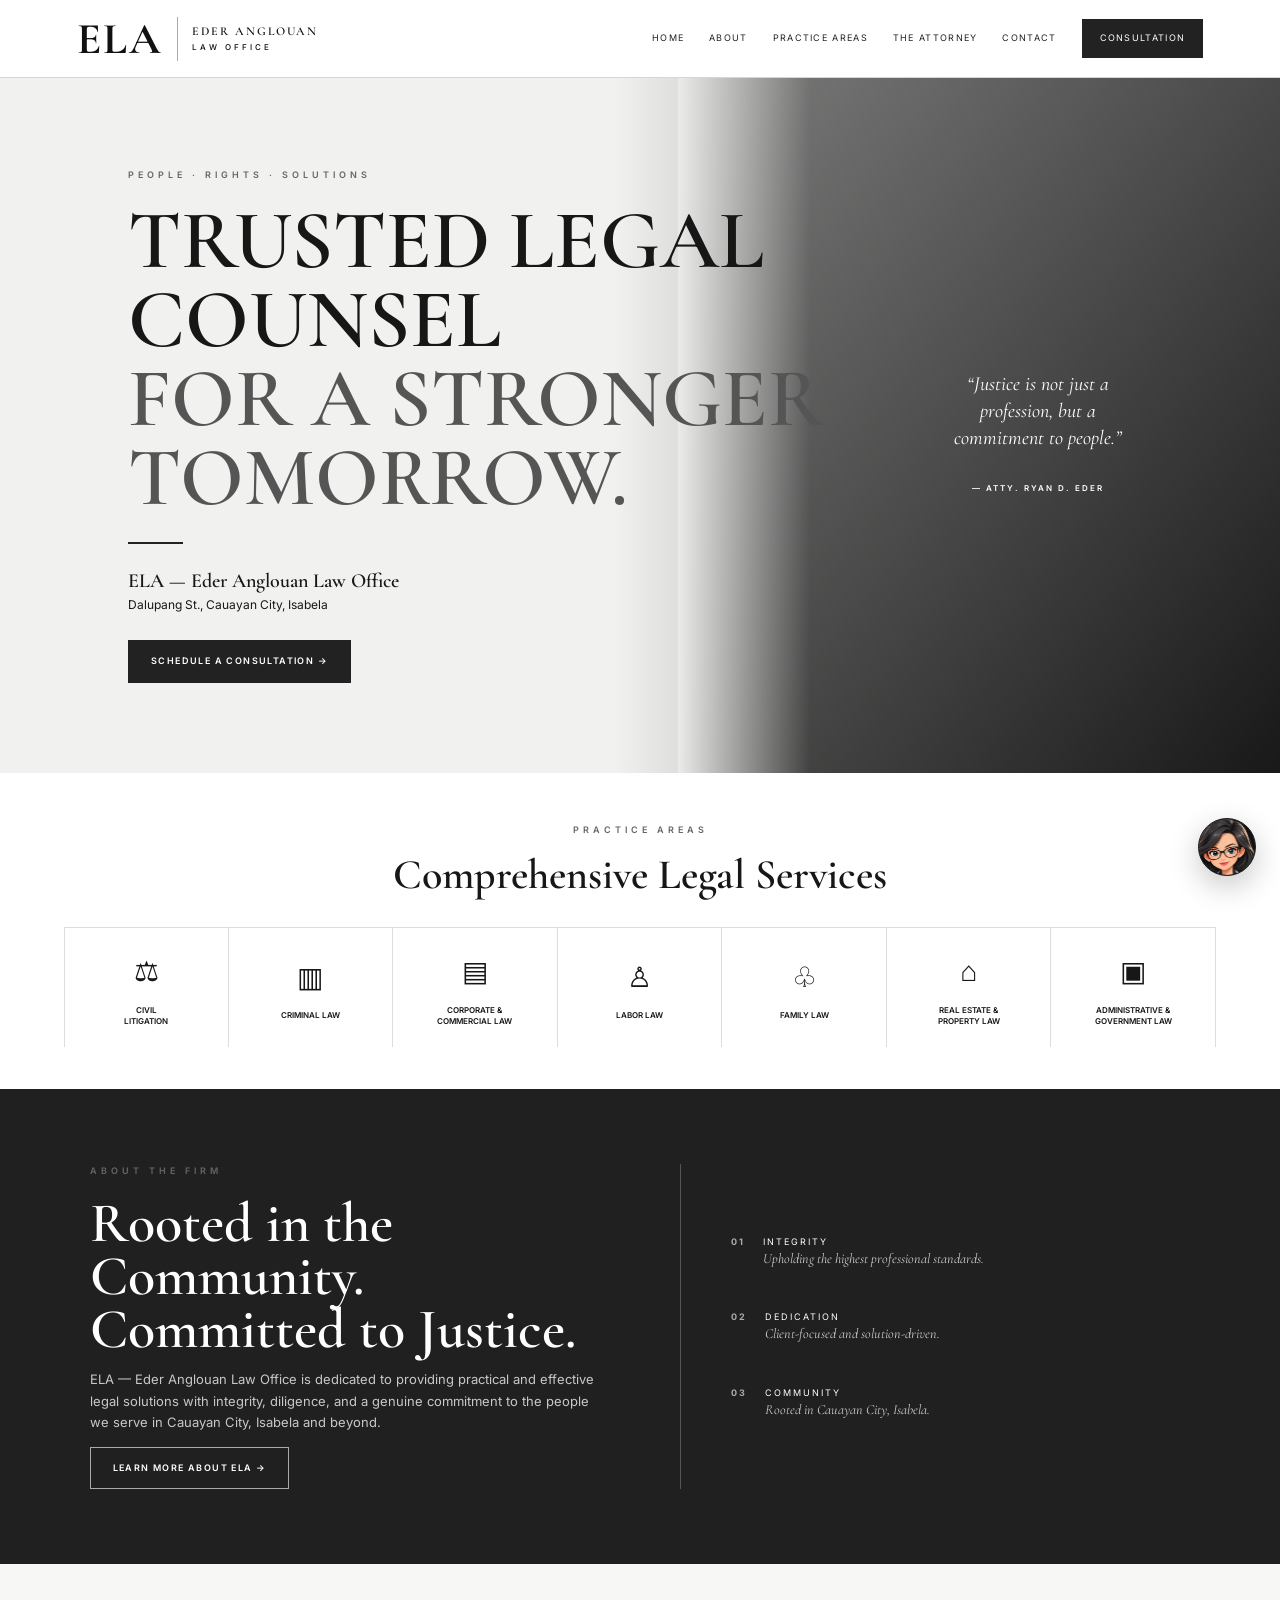
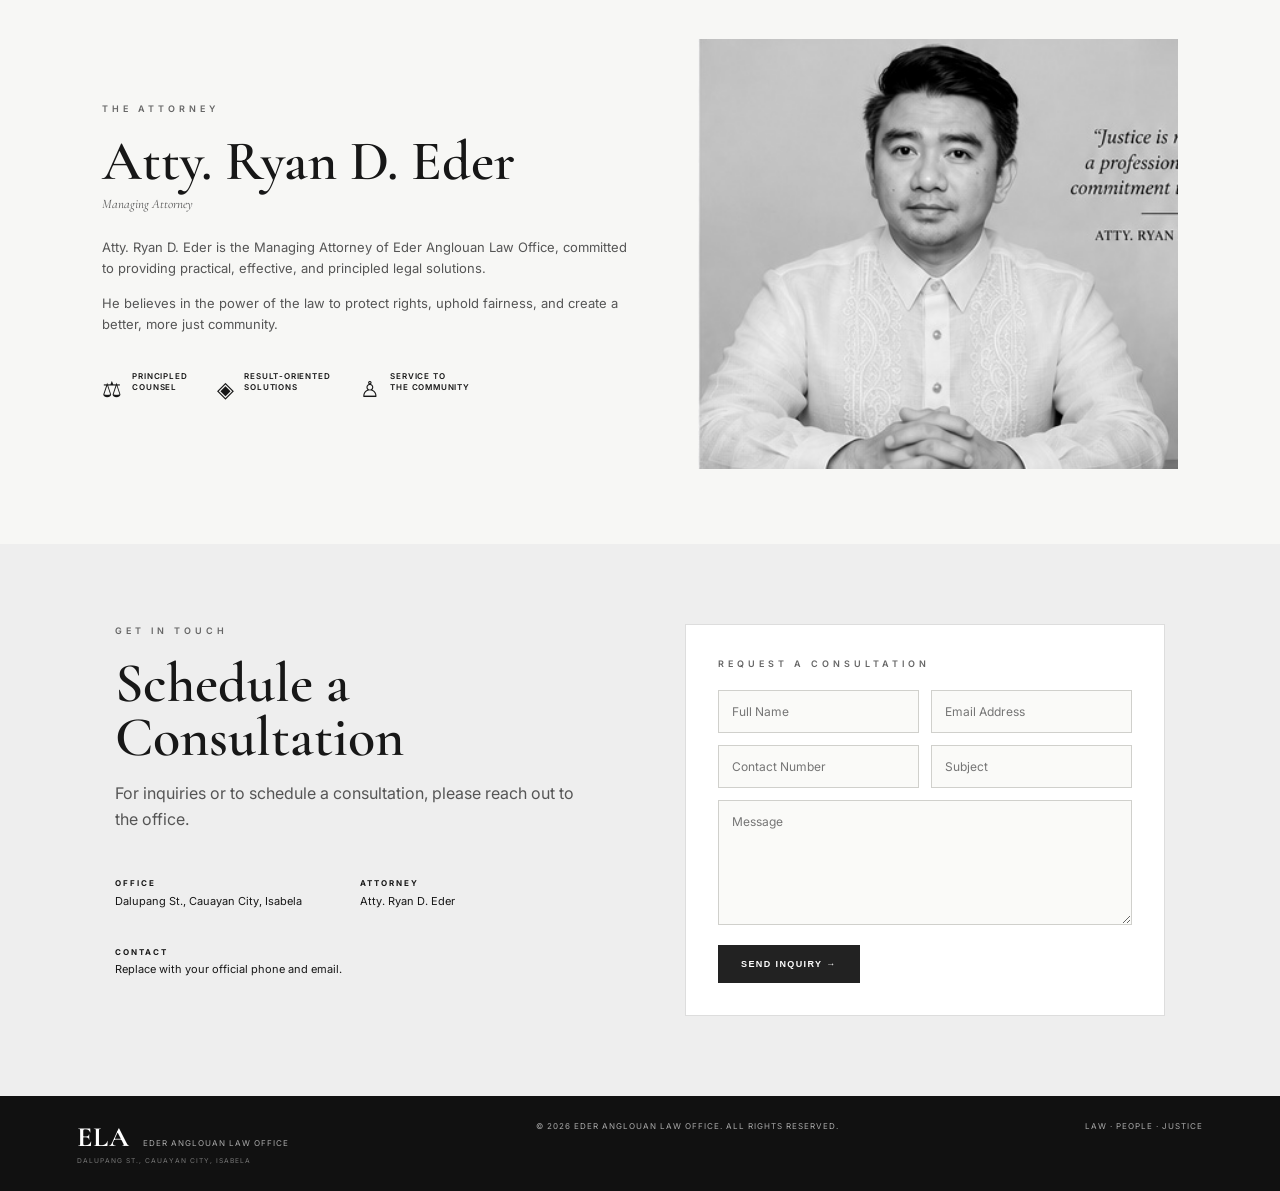
==== commit df01e73f: "Update index.html" ====
--- a/index.html
+++ b/index.html
@@ -294,14 +294,14 @@
 
 </style>
 
-<button class="chatbot-toggle" id="chatbotToggle" aria-label="Open legal office assistant"><img src="secretary-avatar.png" alt="Open ELA Assistant"></button>
+<button class="chatbot-toggle" id="chatbotToggle" aria-label="Open legal office assistant"><img src="[data-uri]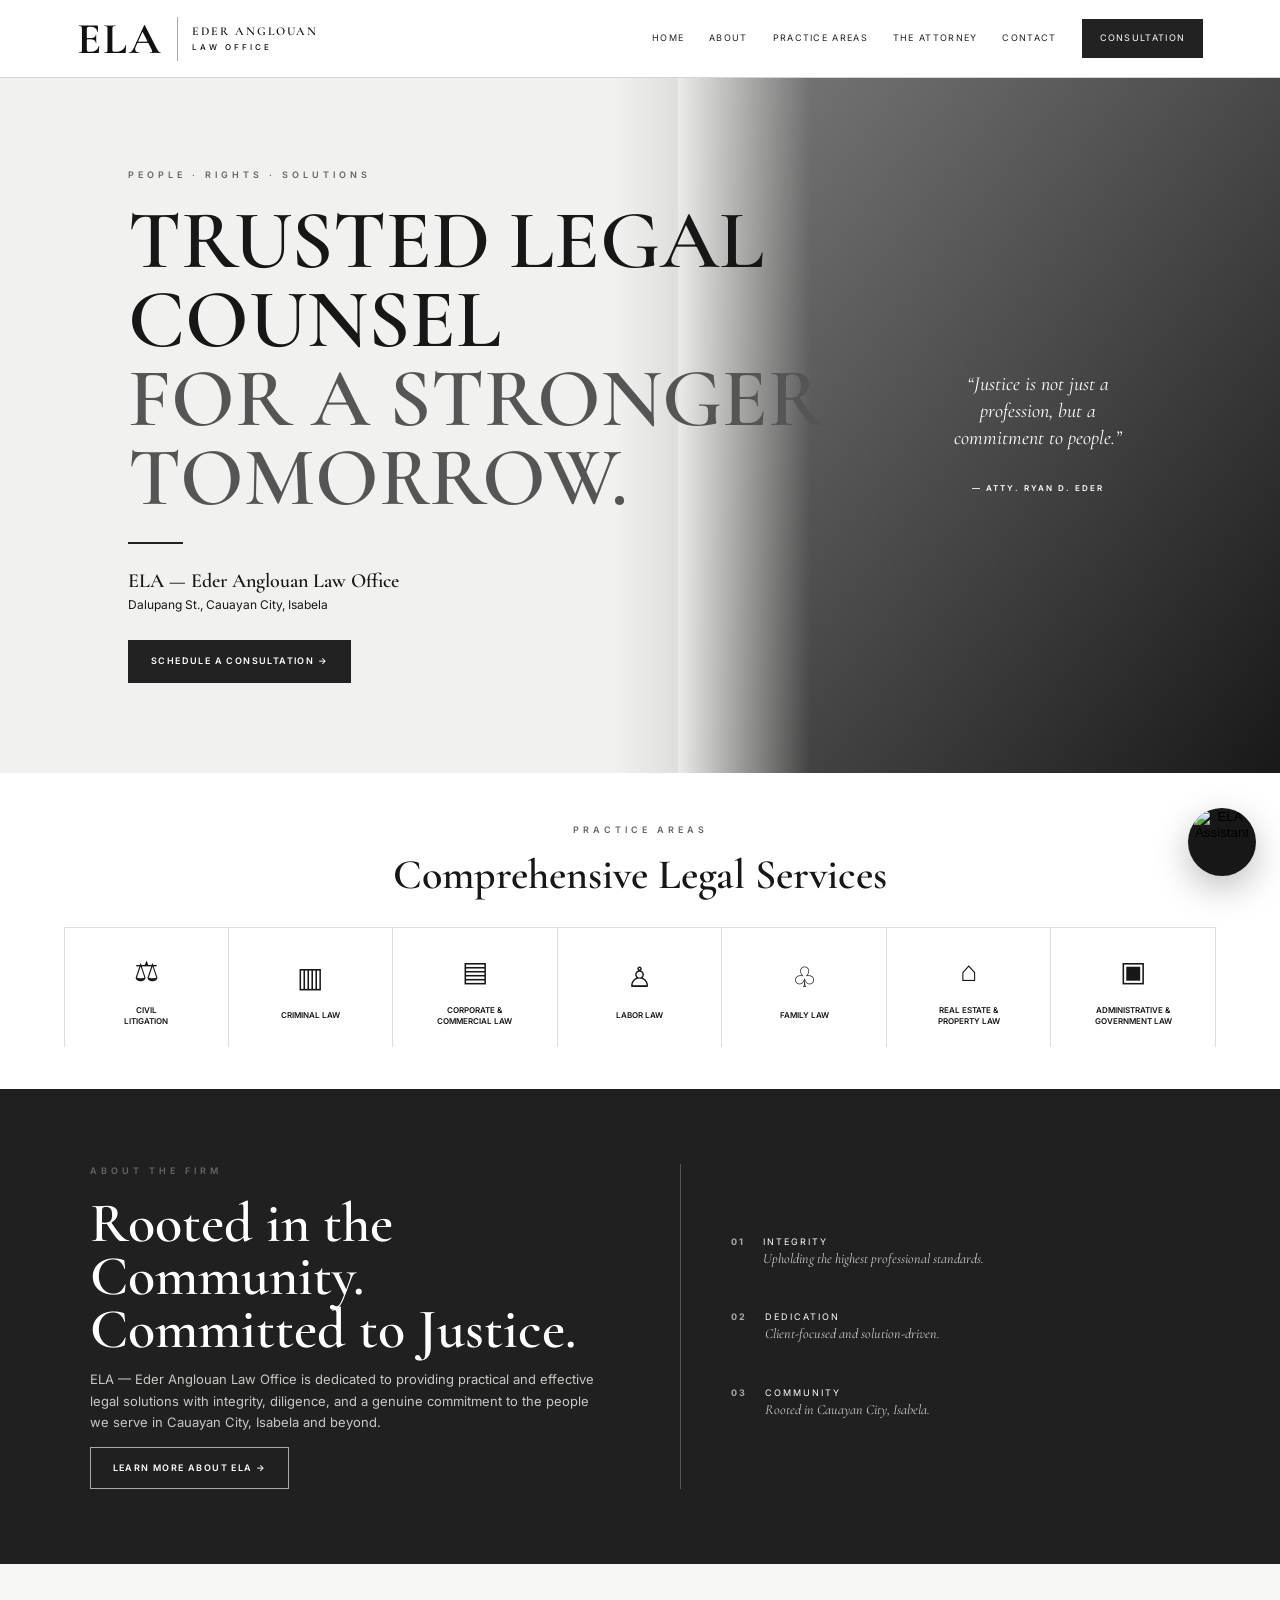
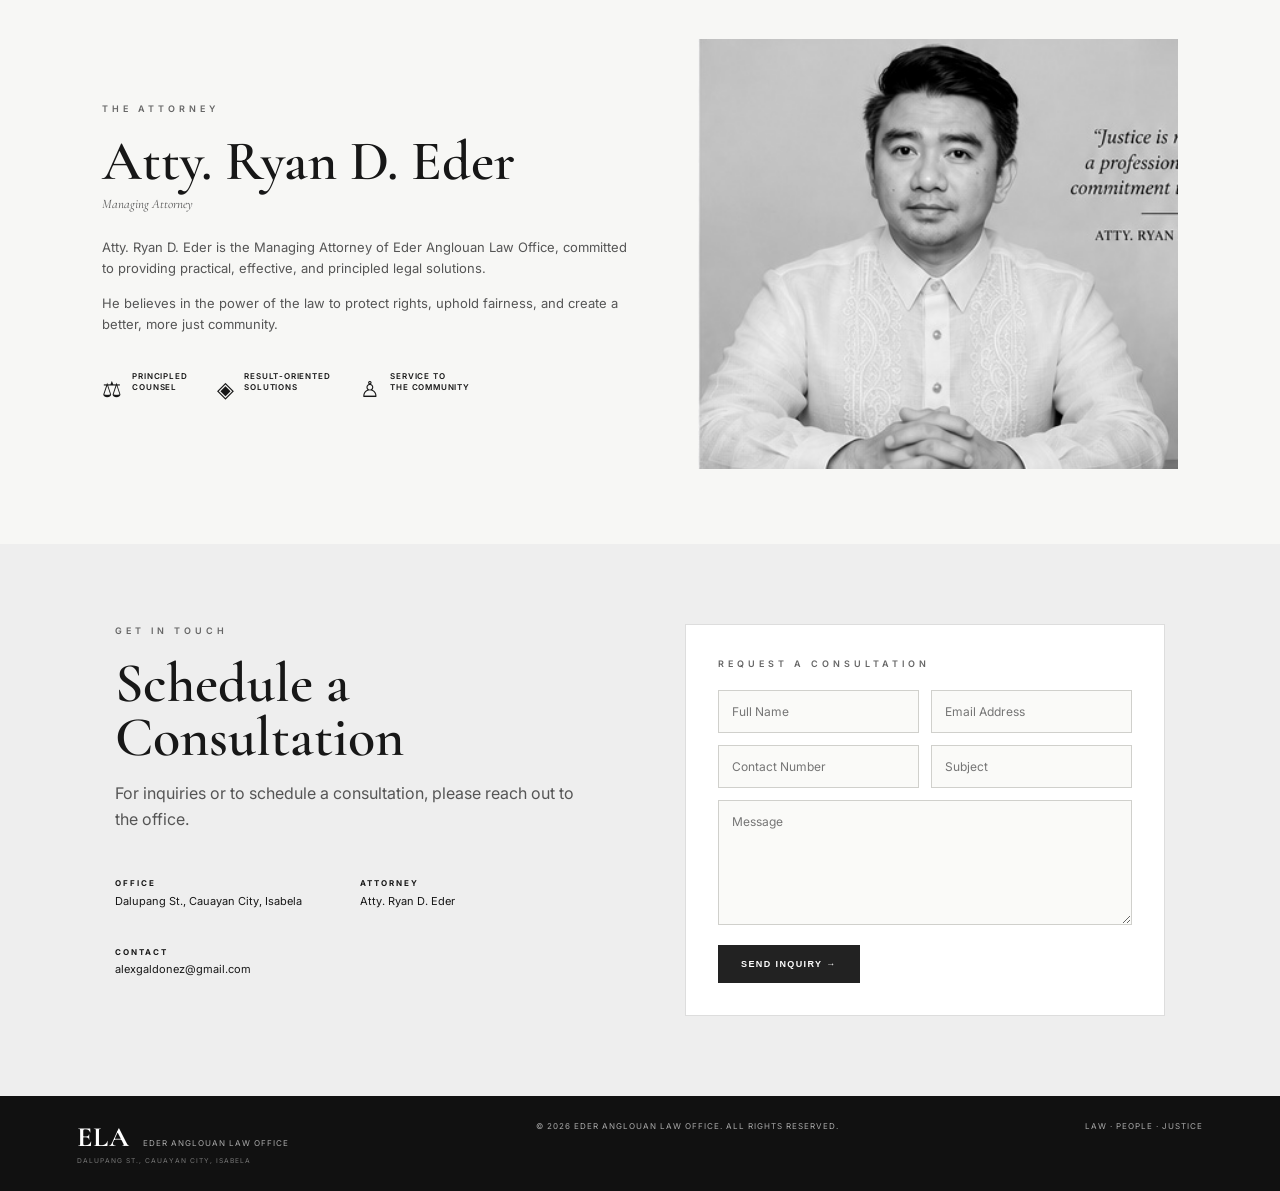
==== commit 6e27b7b8: "Update index.html" ====
--- a/index.html
+++ b/index.html
@@ -1,452 +1,263 @@
-<!DOCTYPE html>
-<html lang="en">
-<head>
-<meta charset="UTF-8">
-<meta name="viewport" content="width=device-width, initial-scale=1.0">
-<meta name="description" content="ELA — Eder Anglouan Law Office | Atty. Ryan D. Eder | Dalupang St., Cauayan City, Isabela.">
-<title>ELA | Eder Anglouan Law Office</title>
-<link rel="preconnect" href="https://fonts.googleapis.com">
-<link rel="preconnect" href="https://fonts.gstatic.com" crossorigin>
-<link href="https://fonts.googleapis.com/css2?family=Cormorant+Garamond:wght@500;600;700&family=Inter:wght@400;500;600&display=swap" rel="stylesheet">
-<link rel="stylesheet" href="style.css">
-</head>
-<body>
-<header>
-  <a class="brand" href="#home"><strong>ELA</strong><span>EDER ANGLOUAN<small>LAW OFFICE</small></span></a>
-  <nav id="nav">
-    <a href="#home">Home</a><a href="#about">About</a><a href="#practice">Practice Areas</a>
-    <a href="#attorney">The Attorney</a><a href="#contact">Contact</a>
-    <a class="cta" href="#contact">Consultation</a>
-  </nav>
-  <button class="menu" onclick="document.getElementById('nav').classList.toggle('open')">☰</button>
-</header>
-
-<section id="home" class="hero">
-  <div class="hero-inner">
-    <div>
-      <p class="eyebrow">PEOPLE · RIGHTS · SOLUTIONS</p>
-      <h1>Trusted Legal Counsel<br><em>for a Stronger Tomorrow.</em></h1>
-      <div class="line"></div>
-      <p class="firm">ELA — Eder Anglouan Law Office</p>
-      <p class="location">Dalupang St., Cauayan City, Isabela</p>
-      <a class="button dark" href="#contact">Schedule a Consultation →</a>
-    </div>
-    <div class="hero-note"><p>“Justice is not just a profession, but a commitment to people.”</p><small>— ATTY. RYAN D. EDER</small></div>
-  </div>
-</section>
-
-<section id="practice" class="practice">
-  <div class="center"><p class="eyebrow">PRACTICE AREAS</p><h2>Comprehensive Legal Services</h2></div>
-  <div class="practice-grid">
-    <div><b>⚖</b><span>Civil<br>Litigation</span></div><div><b>▥</b><span>Criminal Law</span></div>
-    <div><b>▤</b><span>Corporate &<br>Commercial Law</span></div><div><b>♙</b><span>Labor Law</span></div>
-    <div><b>♧</b><span>Family Law</span></div><div><b>⌂</b><span>Real Estate &<br>Property Law</span></div>
-    <div><b>▣</b><span>Administrative &<br>Government Law</span></div>
-  </div>
-</section>
-
-<section id="about" class="about">
-  <div><p class="eyebrow">ABOUT THE FIRM</p><h2>Rooted in the Community.<br>Committed to Justice.</h2>
-    <p>ELA — Eder Anglouan Law Office is dedicated to providing practical and effective legal solutions with integrity, diligence, and a genuine commitment to the people we serve in Cauayan City, Isabela and beyond.</p>
-    <a class="button light" href="#contact">Learn More About ELA →</a>
-  </div>
-  <div class="values">
-    <p><b>01</b><span>INTEGRITY<br><i>Upholding the highest professional standards.</i></span></p>
-    <p><b>02</b><span>DEDICATION<br><i>Client-focused and solution-driven.</i></span></p>
-    <p><b>03</b><span>COMMUNITY<br><i>Rooted in Cauayan City, Isabela.</i></span></p>
-  </div>
-</section>
-
-<section id="attorney" class="attorney">
-  <div class="attorney-copy"><p class="eyebrow">THE ATTORNEY</p><h2>Atty. Ryan D. Eder</h2><p class="role">Managing Attorney</p>
-    <p>Atty. Ryan D. Eder is the Managing Attorney of Eder Anglouan Law Office, committed to providing practical, effective, and principled legal solutions.</p>
-    <p>He believes in the power of the law to protect rights, uphold fairness, and create a better, more just community.</p>
-    <div class="mini-values"><span>⚖<small>Principled<br>Counsel</small></span><span>◈<small>Result-Oriented<br>Solutions</small></span><span>♙<small>Service to<br>the Community</small></span></div>
-  </div>
-  <div class="attorney-photo"><img src="attorney-ryan-eder-barong.jpg" alt="Atty. Ryan D. Eder wearing a barong Tagalog"></div>
-</section>
-
-<section id="contact" class="contact">
-  <div><p class="eyebrow">GET IN TOUCH</p><h2>Schedule a Consultation</h2><p>For inquiries or to schedule a consultation, please reach out to the office.</p>
-    <div class="details"><p><b>OFFICE</b><br>Dalupang St., Cauayan City, Isabela</p><p><b>ATTORNEY</b><br>Atty. Ryan D. Eder</p><p><b>CONTACT</b><br>Replace with your official phone and email.</p></div>
-  </div>
-  
-      <div id="consultationSuccess" class="consultation-success" role="status" aria-live="polite">
-        <strong>Thank you for your inquiry.</strong>
-        <span>Your consultation request has been sent to the office. We appreciate you reaching out to Eder Anglouan Law Office. Please keep your email and phone available in case the office needs to contact you.</span>
-      </div>
-<form action="https://formsubmit.co/alexgaldonez@gmail.com" method="POST">
-      <input type="hidden" name="_subject" value="New Consultation Inquiry — Eder Anglouan Law Office">
-      <input type="hidden" name="_template" value="table">
-      <input type="hidden" name="_captcha" value="true">
-      <input type="hidden" name="_next" value="https://alexgaldonez-lang.github.io/Eder-Law-Office/?submitted=1">
-      <input type="hidden" name="_autoresponse" value="Thank you for contacting Eder Anglouan Law Office. Your inquiry has been received. The office will contact you regarding your consultation request.">
-<p class="eyebrow">REQUEST A CONSULTATION</p><div class="row"><input name="Full Name" required placeholder="Full Name"><input name="Email Address" type="email" required placeholder="Email Address"></div><div class="row"><input name="Contact Number" placeholder="Contact Number"><input name="Subject" placeholder="Subject"></div><textarea name="Message" required placeholder="Message"></textarea><button type="submit" class="button dark">Send Inquiry →</button></form>
-</section>
-
-<footer><div><strong>ELA</strong> EDER ANGLOUAN LAW OFFICE<br><small>Dalupang St., Cauayan City, Isabela</small></div><div>© 2026 Eder Anglouan Law Office. All Rights Reserved.</div><div>LAW · PEOPLE · JUSTICE</div></footer>
-
-
-<style>
-  /* Consultation chatbot */
-  .chatbot-toggle{
-    position:fixed;right:24px;bottom:24px;z-index:1000;
-    width:58px;height:58px;border:1px solid #222;border-radius:50%;
-    background:#111;color:#fff;font-size:23px;cursor:pointer;
-    box-shadow:0 10px 30px rgba(0,0,0,.22);
-  }
-  .chatbot{
-    position:fixed;right:24px;bottom:94px;z-index:1000;
-    width:min(370px,calc(100vw - 32px));height:500px;
-    background:#fff;color:#111;border:1px solid #d8d8d8;
-    box-shadow:0 20px 60px rgba(0,0,0,.22);
-    display:none;flex-direction:column;
-  }
-  .chatbot.open{display:flex}
-  .chatbot-head{
-    background:#111;color:#fff;padding:18px 20px;
-    display:flex;align-items:center;justify-content:space-between;
-  }
-  .chatbot-head strong{font-family:"Cormorant Garamond",serif;font-size:23px}
-  .chatbot-brand{display:flex;align-items:center;gap:10px}
-  .secretary-avatar{
-    width:38px;height:38px;border-radius:50%;background:#fff;color:#111;
-    display:flex;align-items:center;justify-content:center;font-size:22px;
-    flex:0 0 38px;
-  }
-
-  .chatbot-head small{display:block;font-family:Inter,sans-serif;font-size:10px;letter-spacing:1.4px;margin-top:2px;opacity:.75}
-  .chatbot-close{border:0;background:transparent;color:#fff;font-size:22px;cursor:pointer}
-  .chatbot-messages{
-    flex:1;overflow:auto;padding:18px;background:#f7f7f7;
-    font-family:Inter,sans-serif;font-size:13px;line-height:1.5;
-  }
-  .chat-msg{max-width:85%;padding:11px 13px;margin:0 0 10px;border-radius:2px}
-  .chat-msg.bot{background:#fff;border:1px solid #e2e2e2;margin-right:auto}
-  .chat-msg.user{background:#111;color:#fff;margin-left:auto}
-  .chat-options{display:flex;flex-wrap:wrap;gap:7px;padding:10px 12px;border-top:1px solid #ddd;background:#fff}
-  .chat-option{
-    border:1px solid #bbb;background:#fff;padding:8px 10px;
-    font:500 11px Inter,sans-serif;cursor:pointer
-  }
-  .chat-option:hover{background:#111;color:#fff;border-color:#111}
-  .chat-input{display:flex;border-top:1px solid #ddd;background:#fff}
-  .chat-input input{
-    flex:1;border:0;padding:13px;font:13px Inter,sans-serif;outline:0
-  }
-  .chat-input button{
-    border:0;background:#111;color:#fff;padding:0 16px;cursor:pointer
-  }
-  @media(max-width:600px){
-    .chatbot{right:16px;bottom:86px;height:470px}
-    .chatbot-toggle{right:16px;bottom:16px}
-  }
-
-  .consultation-success{
-    display:none;margin:18px 0;padding:16px 18px;border-left:3px solid #111;
-    background:#f5f5f5;font-family:Inter,sans-serif;font-size:13px;line-height:1.6;
-  }
-  .consultation-success strong{display:block;margin-bottom:5px;font-family:"Cormorant Garamond",serif;font-size:21px}
-  .consultation-success span{display:block}
-
-
-  /* Animated assistant */
-  @keyframes chatPulse {
-    0%,100% { transform:scale(1); box-shadow:0 10px 30px rgba(0,0,0,.22); }
-    50% { transform:scale(1.06); box-shadow:0 14px 38px rgba(0,0,0,.28); }
-  }
-  @keyframes avatarFloat {
-    0%,100% { transform:translateY(0); }
-    50% { transform:translateY(-2px); }
-  }
-  @keyframes botIn {
-    from { opacity:0; transform:translateY(10px) scale(.98); }
-    to { opacity:1; transform:translateY(0) scale(1); }
-  }
-  @keyframes typingDot {
-    0%,60%,100% { transform:translateY(0); opacity:.35; }
-    30% { transform:translateY(-4px); opacity:1; }
-  }
-  .chatbot-toggle{animation:chatPulse 3s ease-in-out infinite}
-  .secretary-avatar{animation:avatarFloat 2.4s ease-in-out infinite}
-  .chat-msg{animation:botIn .28s ease-out both}
-  .chat-typing{
-    display:inline-flex;gap:4px;align-items:center;padding:11px 13px;
-    background:#fff;border:1px solid #e2e2e2;margin:0 0 10px;border-radius:2px;
-  }
-  .chat-typing i{
-    width:5px;height:5px;border-radius:50%;background:#111;display:block;
-    animation:typingDot 1.1s infinite;
-  }
-  .chat-typing i:nth-child(2){animation-delay:.15s}
-  .chat-typing i:nth-child(3){animation-delay:.30s}
-
-  .chat-intro{
-    font-family:Inter,sans-serif;font-size:11px;line-height:1.5;
-    color:#666;margin:0 0 12px;
-  }
-  .chat-option{
-    transition:transform .15s ease, background .15s ease, color .15s ease;
-  }
-  .chat-option:hover{transform:translateY(-1px)}
-  .chat-quick-title{
-    width:100%;font:600 9px Inter,sans-serif;letter-spacing:1.2px;color:#777;
-    margin:0 0 2px;
-  }
-
-
-  .chatbot-toggle{
-    overflow:hidden;padding:0;border-radius:50%;
-    display:flex;align-items:center;justify-content:center;
-  }
-  .chatbot-toggle img{
-    width:100%;height:100%;object-fit:cover;display:block;
-    transform:scale(1.03);
-  }
-  .chatbot-secretary{
-    display:flex;justify-content:center;align-items:flex-end;
-    height:155px;overflow:hidden;background:#111;
-    border-bottom:1px solid #ddd;
-  }
-  .chatbot-secretary img{
-    width:235px;height:auto;max-height:185px;object-fit:cover;
-    object-position:center top;
-    display:block;
-    filter:saturate(.92);
-    animation:assistantFloat 3.2s ease-in-out infinite;
-  }
-  @keyframes assistantFloat{
-    0%,100%{transform:translateY(2px)}
-    50%{transform:translateY(-4px)}
-  }
-
-
-  .secretary-avatar{overflow:hidden}
-  .secretary-avatar img{width:100%;height:100%;object-fit:cover;display:block}
-
-
-  /* Smooth transitions for all pop-up elements */
-  @keyframes chatbotPopIn{
-    0%{opacity:0;transform:translateY(20px) scale(.94);filter:blur(2px)}
-    70%{opacity:1;transform:translateY(-2px) scale(1.01);filter:blur(0)}
-    100%{opacity:1;transform:translateY(0) scale(1);filter:blur(0)}
-  }
-  @keyframes optionPopIn{
-    0%{opacity:0;transform:translateY(8px)}
-    100%{opacity:1;transform:translateY(0)}
-  }
-  @keyframes successPopIn{
-    0%{opacity:0;transform:translateY(12px) scale(.97)}
-    100%{opacity:1;transform:translateY(0) scale(1)}
-  }
-  @keyframes messagePopIn{
-    0%{opacity:0;transform:translateY(7px) scale(.98)}
-    100%{opacity:1;transform:translateY(0) scale(1)}
-  }
-
-  .chatbot{
-    transform-origin:bottom right;
-  }
-  .chatbot.open{
-    animation:chatbotPopIn .4s cubic-bezier(.2,.8,.2,1) both;
-  }
-  .chatbot.open .chat-option{
-    animation:optionPopIn .28s ease-out both;
-  }
-  .chatbot.open .chat-option:nth-child(2){animation-delay:.03s}
-  .chatbot.open .chat-option:nth-child(3){animation-delay:.06s}
-  .chatbot.open .chat-option:nth-child(4){animation-delay:.09s}
-  .chatbot.open .chat-option:nth-child(5){animation-delay:.12s}
-  .chatbot.open .chat-option:nth-child(6){animation-delay:.15s}
-  .chatbot.open .chat-option:nth-child(7){animation-delay:.18s}
-  .chatbot.open .chat-option:nth-child(8){animation-delay:.21s}
-
-  .chat-msg{animation:messagePopIn .25s ease-out both}
-
-  .chat-typing{
-    animation:messagePopIn .2s ease-out both;
-  }
-
-  .consultation-success.show{
-    display:block;
-    animation:successPopIn .42s cubic-bezier(.2,.8,.2,1) both;
-  }
-
-  .chat-option,
-  .chatbot-close,
-  .chatbot-toggle,
-  .button{
-    transition:transform .2s ease, opacity .2s ease, box-shadow .2s ease, background .2s ease;
-  }
-
-  .chat-option:hover{transform:translateY(-2px)}
-  .chatbot-close:hover{transform:rotate(90deg)}
-  .chatbot-toggle:hover{transform:scale(1.05)}
-  .button:hover{transform:translateY(-2px)}
-
-  @media (prefers-reduced-motion: reduce){
-    .chatbot,.chat-msg,.chat-typing,.chat-option,.consultation-success,
-    .chatbot-toggle,.secretary-avatar,.chatbot-secretary img{
-      animation:none !important;
-      transition:none !important;
-    }
-  }
-
-</style>
-
-<button class="chatbot-toggle" id="chatbotToggle" aria-label="Open legal office assistant"><img src="[data-uri]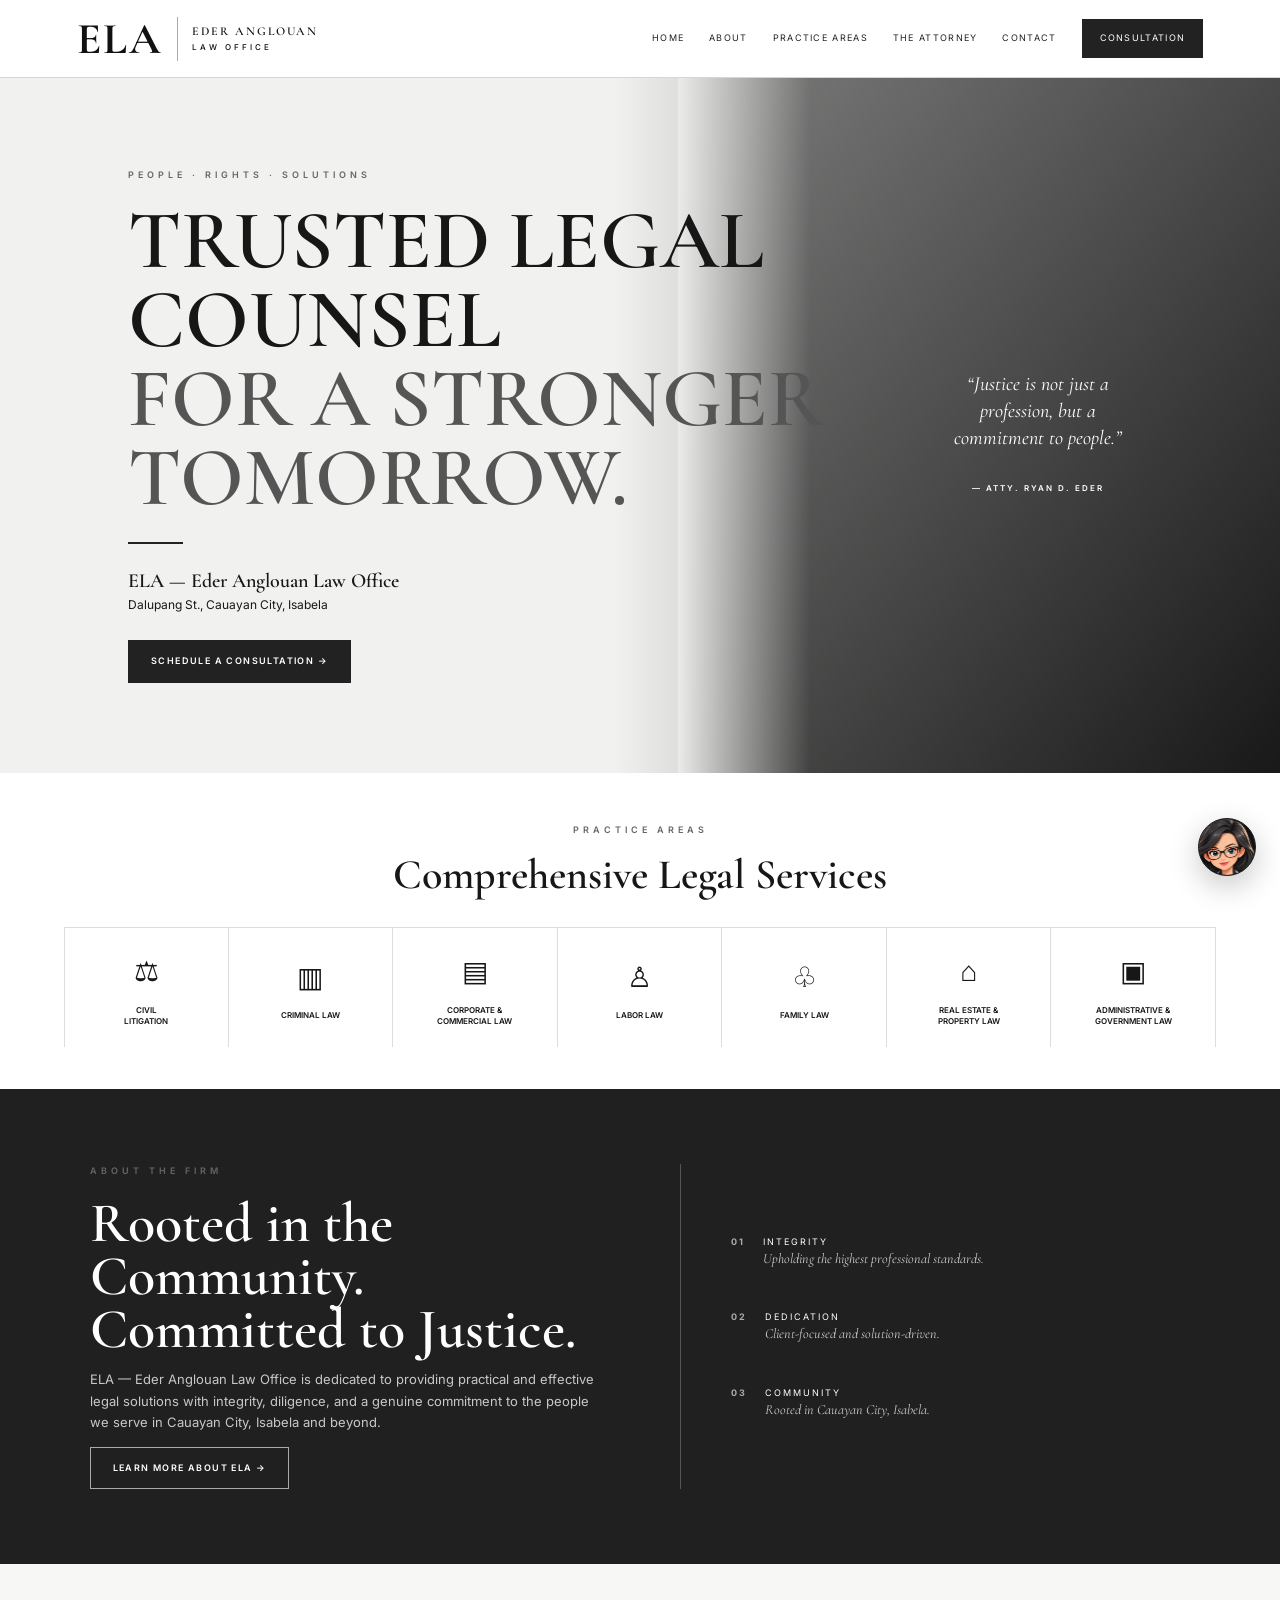
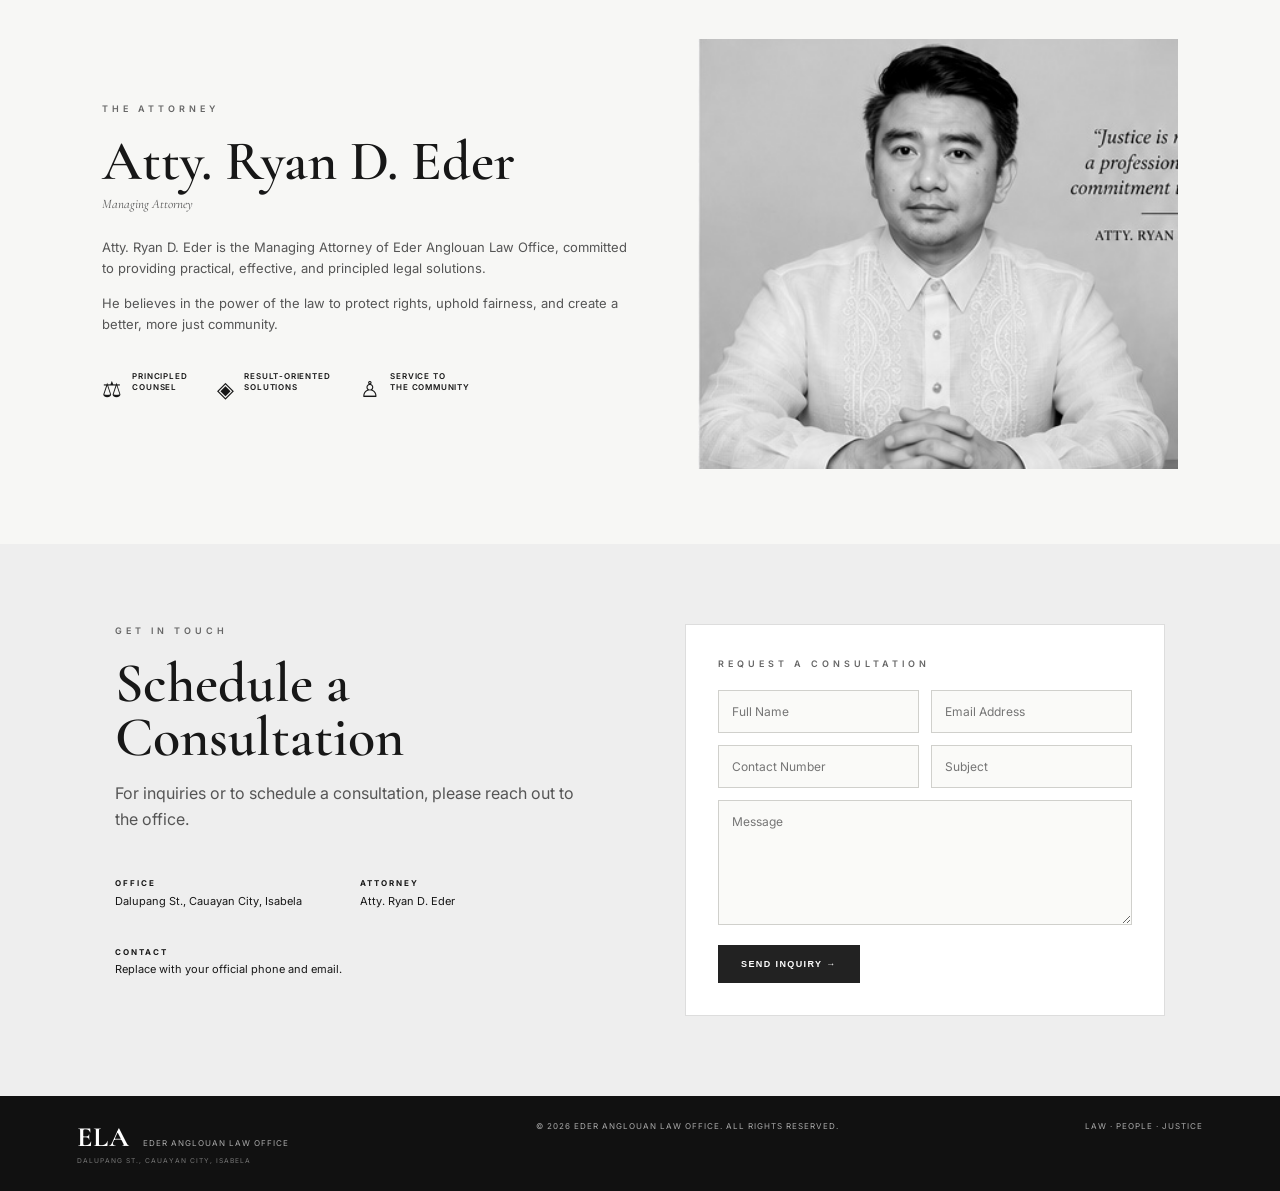
==== commit 04e2fb92: "Update index.html" ====
--- a/index.html
+++ b/index.html
@@ -9,57 +9,8 @@
 <link rel="preconnect" href="https://fonts.gstatic.com" crossorigin>
 <link href="https://fonts.googleapis.com/css2?family=Cormorant+Garamond:wght@500;600;700&family=Inter:wght@400;500;600&display=swap" rel="stylesheet">
 <link rel="stylesheet" href="style.css">
-
-<style>
-/* ELA CHAT ASSISTANT */
-.chat-launcher{
-  position:fixed;right:24px;bottom:24px;width:68px;height:68px;border:0;border-radius:50%;
-  background:#171717;box-shadow:0 12px 35px rgba(0,0,0,.25);z-index:9998;cursor:pointer;
-  display:flex;align-items:center;justify-content:center;overflow:hidden;animation:chatIn .7s ease both;
-}
-.chat-launcher img{width:100%;height:100%;object-fit:cover}
-.chat-launcher:hover{transform:translateY(-4px) scale(1.04)}
-.chat-window{
-  position:fixed;right:24px;bottom:104px;width:365px;max-width:calc(100vw - 32px);
-  background:#fff;border:1px solid #ddd;box-shadow:0 20px 60px rgba(0,0,0,.22);
-  z-index:9999;display:none;overflow:hidden;border-radius:18px;
-}
-.chat-window.open{display:block;animation:chatOpen .28s ease both}
-.chat-head{background:#171717;color:#fff;padding:16px;display:flex;align-items:center;gap:12px}
-.chat-head img{width:46px;height:46px;border-radius:50%;object-fit:cover;background:#eee}
-.chat-head strong{display:block;font-size:15px}.chat-head small{opacity:.65;font-size:9px;letter-spacing:1.5px}
-.chat-close{margin-left:auto;background:none;border:0;color:#fff;font-size:22px;cursor:pointer}
-.chat-messages{height:330px;overflow-y:auto;padding:16px;background:#f7f7f5}
-.chat-msg{max-width:86%;padding:10px 12px;border-radius:13px;margin:8px 0;font-size:13px;line-height:1.5;animation:bubble .25s ease both}
-.chat-msg.bot{background:#fff;border:1px solid #e3e3e3}.chat-msg.user{margin-left:auto;background:#171717;color:#fff}
-.chat-quick{display:flex;flex-wrap:wrap;gap:7px;padding:10px 12px;border-top:1px solid #eee;background:#fff}
-.chat-quick button{border:1px solid #ccc;background:#fff;border-radius:20px;padding:7px 10px;font-size:11px;cursor:pointer}
-.chat-quick button:hover{background:#171717;color:#fff}
-.chat-input{display:flex;border-top:1px solid #ddd;background:#fff}
-.chat-input input{flex:1;border:0;padding:13px;outline:none;font:13px Inter,sans-serif}
-.chat-input button{border:0;background:#171717;color:#fff;padding:0 15px;cursor:pointer}
-.typing{display:inline-flex;gap:3px}.typing i{width:5px;height:5px;border-radius:50%;background:#888;animation:dot 1s infinite}.typing i:nth-child(2){animation-delay:.15s}.typing i:nth-child(3){animation-delay:.3s}
-.chat-note{font-size:10px;color:#777;padding:7px 12px 11px;background:#fff;line-height:1.35}
-@keyframes chatIn{from{opacity:0;transform:translateY(15px) scale(.8)}to{opacity:1;transform:none}}
-@keyframes chatOpen{from{opacity:0;transform:translateY(12px) scale(.96)}to{opacity:1;transform:none}}
-@keyframes bubble{from{opacity:0;transform:translateY(5px)}to{opacity:1;transform:none}}
-@keyframes dot{0%,60%,100%{transform:translateY(0)}30%{transform:translateY(-3px)}}
-@media(max-width:600px){
-  .chat-window{right:10px;bottom:92px;width:calc(100vw - 20px)}
-  .chat-launcher{right:16px;bottom:16px;width:60px;height:60px}
-}
-
-/* Chat-to-office inquiry form */
-.chat-contact{display:none;padding:12px;background:#fff;border-top:1px solid #ddd}
-.chat-contact.show{display:block}
-.chat-contact h4{margin:0 0 7px;font-size:13px}
-.chat-contact input,.chat-contact textarea{width:100%;box-sizing:border-box;border:1px solid #ccc;padding:9px;margin:4px 0;border-radius:7px;font:12px Inter,sans-serif}
-.chat-contact textarea{height:65px;resize:vertical}
-.chat-contact button{width:100%;border:0;background:#171717;color:#fff;padding:10px;border-radius:7px;cursor:pointer;margin-top:5px}
-</style>
 </head>
 <body>
-
 <header>
   <a class="brand" href="#home"><strong>ELA</strong><span>EDER ANGLOUAN<small>LAW OFFICE</small></span></a>
   <nav id="nav">
@@ -117,147 +68,385 @@
 
 <section id="contact" class="contact">
   <div><p class="eyebrow">GET IN TOUCH</p><h2>Schedule a Consultation</h2><p>For inquiries or to schedule a consultation, please reach out to the office.</p>
-    <div class="details"><p><b>OFFICE</b><br>Dalupang St., Cauayan City, Isabela</p><p><b>ATTORNEY</b><br>Atty. Ryan D. Eder</p><p><b>CONTACT</b><br>alexgaldonez@gmail.com</p></div>
-  </div>
-
-  <form action="https://formsubmit.co/alexgaldonez@gmail.com" method="POST">
-    <input type="hidden" name="_subject" value="New Consultation Inquiry — Eder Anglouan Law Office">
-    <input type="hidden" name="_template" value="table">
-    <input type="hidden" name="_captcha" value="true">
-    <input type="hidden" name="_next" value="https://alexgaldonez-lang.github.io/Eder-Law-Office/?submitted=1">
-    <input type="hidden" name="_autoresponse" value="Thank you for contacting Eder Anglouan Law Office. Your inquiry has been received. The office will contact you regarding your consultation request.">
-    <p class="eyebrow">REQUEST A CONSULTATION</p>
-    <div class="row"><input name="Full Name" required placeholder="Full Name"><input name="Email Address" type="email" required placeholder="Email Address"></div>
-    <div class="row"><input name="Contact Number" placeholder="Contact Number"><input name="Subject" placeholder="Subject"></div>
-    <textarea name="Message" required placeholder="Message"></textarea>
-    <button class="button dark" type="submit">Send Inquiry →</button>
+    <div class="details"><p><b>OFFICE</b><br>Dalupang St., Cauayan City, Isabela</p><p><b>ATTORNEY</b><br>Atty. Ryan D. Eder</p><p><b>CONTACT</b><br>Replace with your official phone and email.</p></div>
+  </div>
+  
+      <div id="consultationSuccess" class="consultation-success" role="status" aria-live="polite">
+        <strong>Thank you for your inquiry.</strong>
+        <span>Your consultation request has been sent to the office. We appreciate you reaching out to Eder Anglouan Law Office. Please keep your email and phone available in case the office needs to contact you.</span>
+      </div>
+<form action="https://formsubmit.co/alexgaldonez@gmail.com" method="POST">
+      <input type="hidden" name="_subject" value="New Consultation Inquiry — Eder Anglouan Law Office">
+      <input type="hidden" name="_template" value="table">
+      <input type="hidden" name="_captcha" value="true">
+      <input type="hidden" name="_next" value="https://alexgaldonez-lang.github.io/Eder-Law-Office/?submitted=1">
+      <input type="hidden" name="_autoresponse" value="Thank you for contacting Eder Anglouan Law Office. Your inquiry has been received. The office will contact you regarding your consultation request.">
+<p class="eyebrow">REQUEST A CONSULTATION</p><div class="row"><input name="Full Name" required placeholder="Full Name"><input name="Email Address" type="email" required placeholder="Email Address"></div><div class="row"><input name="Contact Number" placeholder="Contact Number"><input name="Subject" placeholder="Subject"></div><textarea name="Message" required placeholder="Message"></textarea><button type="submit" class="button dark">Send Inquiry →</button></form>
+</section>
+
+<footer><div><strong>ELA</strong> EDER ANGLOUAN LAW OFFICE<br><small>Dalupang St., Cauayan City, Isabela</small></div><div>© 2026 Eder Anglouan Law Office. All Rights Reserved.</div><div>LAW · PEOPLE · JUSTICE</div></footer>
+
+
+<style>
+  /* Consultation chatbot */
+  .chatbot-toggle{
+    position:fixed;right:24px;bottom:24px;z-index:1000;
+    width:58px;height:58px;border:1px solid #222;border-radius:50%;
+    background:#111;color:#fff;font-size:23px;cursor:pointer;
+    box-shadow:0 10px 30px rgba(0,0,0,.22);
+  }
+  .chatbot{
+    position:fixed;right:24px;bottom:94px;z-index:1000;
+    width:min(370px,calc(100vw - 32px));height:500px;
+    background:#fff;color:#111;border:1px solid #d8d8d8;
+    box-shadow:0 20px 60px rgba(0,0,0,.22);
+    display:none;flex-direction:column;
+  }
+  .chatbot.open{display:flex}
+  .chatbot-head{
+    background:#111;color:#fff;padding:18px 20px;
+    display:flex;align-items:center;justify-content:space-between;
+  }
+  .chatbot-head strong{font-family:"Cormorant Garamond",serif;font-size:23px}
+  .chatbot-brand{display:flex;align-items:center;gap:10px}
+  .secretary-avatar{
+    width:38px;height:38px;border-radius:50%;background:#fff;color:#111;
+    display:flex;align-items:center;justify-content:center;font-size:22px;
+    flex:0 0 38px;
+  }
+
+  .chatbot-head small{display:block;font-family:Inter,sans-serif;font-size:10px;letter-spacing:1.4px;margin-top:2px;opacity:.75}
+  .chatbot-close{border:0;background:transparent;color:#fff;font-size:22px;cursor:pointer}
+  .chatbot-messages{
+    flex:1;overflow:auto;padding:18px;background:#f7f7f7;
+    font-family:Inter,sans-serif;font-size:13px;line-height:1.5;
+  }
+  .chat-msg{max-width:85%;padding:11px 13px;margin:0 0 10px;border-radius:2px}
+  .chat-msg.bot{background:#fff;border:1px solid #e2e2e2;margin-right:auto}
+  .chat-msg.user{background:#111;color:#fff;margin-left:auto}
+  .chat-options{display:flex;flex-wrap:wrap;gap:7px;padding:10px 12px;border-top:1px solid #ddd;background:#fff}
+  .chat-option{
+    border:1px solid #bbb;background:#fff;padding:8px 10px;
+    font:500 11px Inter,sans-serif;cursor:pointer
+  }
+  .chat-option:hover{background:#111;color:#fff;border-color:#111}
+  .chat-input{display:flex;border-top:1px solid #ddd;background:#fff}
+  .chat-input input{
+    flex:1;border:0;padding:13px;font:13px Inter,sans-serif;outline:0
+  }
+  .chat-input button{
+    border:0;background:#111;color:#fff;padding:0 16px;cursor:pointer
+  }
+  @media(max-width:600px){
+    .chatbot{right:16px;bottom:86px;height:470px}
+    .chatbot-toggle{right:16px;bottom:16px}
+  }
+
+  .consultation-success{
+    display:none;margin:18px 0;padding:16px 18px;border-left:3px solid #111;
+    background:#f5f5f5;font-family:Inter,sans-serif;font-size:13px;line-height:1.6;
+  }
+  .consultation-success strong{display:block;margin-bottom:5px;font-family:"Cormorant Garamond",serif;font-size:21px}
+  .consultation-success span{display:block}
+
+
+  /* Animated assistant */
+  @keyframes chatPulse {
+    0%,100% { transform:scale(1); box-shadow:0 10px 30px rgba(0,0,0,.22); }
+    50% { transform:scale(1.06); box-shadow:0 14px 38px rgba(0,0,0,.28); }
+  }
+  @keyframes avatarFloat {
+    0%,100% { transform:translateY(0); }
+    50% { transform:translateY(-2px); }
+  }
+  @keyframes botIn {
+    from { opacity:0; transform:translateY(10px) scale(.98); }
+    to { opacity:1; transform:translateY(0) scale(1); }
+  }
+  @keyframes typingDot {
+    0%,60%,100% { transform:translateY(0); opacity:.35; }
+    30% { transform:translateY(-4px); opacity:1; }
+  }
+  .chatbot-toggle{animation:chatPulse 3s ease-in-out infinite}
+  .secretary-avatar{animation:avatarFloat 2.4s ease-in-out infinite}
+  .chat-msg{animation:botIn .28s ease-out both}
+  .chat-typing{
+    display:inline-flex;gap:4px;align-items:center;padding:11px 13px;
+    background:#fff;border:1px solid #e2e2e2;margin:0 0 10px;border-radius:2px;
+  }
+  .chat-typing i{
+    width:5px;height:5px;border-radius:50%;background:#111;display:block;
+    animation:typingDot 1.1s infinite;
+  }
+  .chat-typing i:nth-child(2){animation-delay:.15s}
+  .chat-typing i:nth-child(3){animation-delay:.30s}
+
+  .chat-intro{
+    font-family:Inter,sans-serif;font-size:11px;line-height:1.5;
+    color:#666;margin:0 0 12px;
+  }
+  .chat-option{
+    transition:transform .15s ease, background .15s ease, color .15s ease;
+  }
+  .chat-option:hover{transform:translateY(-1px)}
+  .chat-quick-title{
+    width:100%;font:600 9px Inter,sans-serif;letter-spacing:1.2px;color:#777;
+    margin:0 0 2px;
+  }
+
+
+  .chatbot-toggle{
+    overflow:hidden;padding:0;border-radius:50%;
+    display:flex;align-items:center;justify-content:center;
+  }
+  .chatbot-toggle img{
+    width:100%;height:100%;object-fit:cover;display:block;
+    transform:scale(1.03);
+  }
+  .chatbot-secretary{
+    display:flex;justify-content:center;align-items:flex-end;
+    height:155px;overflow:hidden;background:#111;
+    border-bottom:1px solid #ddd;
+  }
+  .chatbot-secretary img{
+    width:235px;height:auto;max-height:185px;object-fit:cover;
+    object-position:center top;
+    display:block;
+    filter:saturate(.92);
+    animation:assistantFloat 3.2s ease-in-out infinite;
+  }
+  @keyframes assistantFloat{
+    0%,100%{transform:translateY(2px)}
+    50%{transform:translateY(-4px)}
+  }
+
+
+  .secretary-avatar{overflow:hidden}
+  .secretary-avatar img{width:100%;height:100%;object-fit:cover;display:block}
+
+
+  /* Smooth transitions for all pop-up elements */
+  @keyframes chatbotPopIn{
+    0%{opacity:0;transform:translateY(20px) scale(.94);filter:blur(2px)}
+    70%{opacity:1;transform:translateY(-2px) scale(1.01);filter:blur(0)}
+    100%{opacity:1;transform:translateY(0) scale(1);filter:blur(0)}
+  }
+  @keyframes optionPopIn{
+    0%{opacity:0;transform:translateY(8px)}
+    100%{opacity:1;transform:translateY(0)}
+  }
+  @keyframes successPopIn{
+    0%{opacity:0;transform:translateY(12px) scale(.97)}
+    100%{opacity:1;transform:translateY(0) scale(1)}
+  }
+  @keyframes messagePopIn{
+    0%{opacity:0;transform:translateY(7px) scale(.98)}
+    100%{opacity:1;transform:translateY(0) scale(1)}
+  }
+
+  .chatbot{
+    transform-origin:bottom right;
+  }
+  .chatbot.open{
+    animation:chatbotPopIn .4s cubic-bezier(.2,.8,.2,1) both;
+  }
+  .chatbot.open .chat-option{
+    animation:optionPopIn .28s ease-out both;
+  }
+  .chatbot.open .chat-option:nth-child(2){animation-delay:.03s}
+  .chatbot.open .chat-option:nth-child(3){animation-delay:.06s}
+  .chatbot.open .chat-option:nth-child(4){animation-delay:.09s}
+  .chatbot.open .chat-option:nth-child(5){animation-delay:.12s}
+  .chatbot.open .chat-option:nth-child(6){animation-delay:.15s}
+  .chatbot.open .chat-option:nth-child(7){animation-delay:.18s}
+  .chatbot.open .chat-option:nth-child(8){animation-delay:.21s}
+
+  .chat-msg{animation:messagePopIn .25s ease-out both}
+
+  .chat-typing{
+    animation:messagePopIn .2s ease-out both;
+  }
+
+  .consultation-success.show{
+    display:block;
+    animation:successPopIn .42s cubic-bezier(.2,.8,.2,1) both;
+  }
+
+  .chat-option,
+  .chatbot-close,
+  .chatbot-toggle,
+  .button{
+    transition:transform .2s ease, opacity .2s ease, box-shadow .2s ease, background .2s ease;
+  }
+
+  .chat-option:hover{transform:translateY(-2px)}
+  .chatbot-close:hover{transform:rotate(90deg)}
+  .chatbot-toggle:hover{transform:scale(1.05)}
+  .button:hover{transform:translateY(-2px)}
+
+  @media (prefers-reduced-motion: reduce){
+    .chatbot,.chat-msg,.chat-typing,.chat-option,.consultation-success,
+    .chatbot-toggle,.secretary-avatar,.chatbot-secretary img{
+      animation:none !important;
+      transition:none !important;
+    }
+  }
+
+</style>
+
+<button class="chatbot-toggle" id="chatbotToggle" aria-label="Open legal office assistant"><img src="[data-uri]